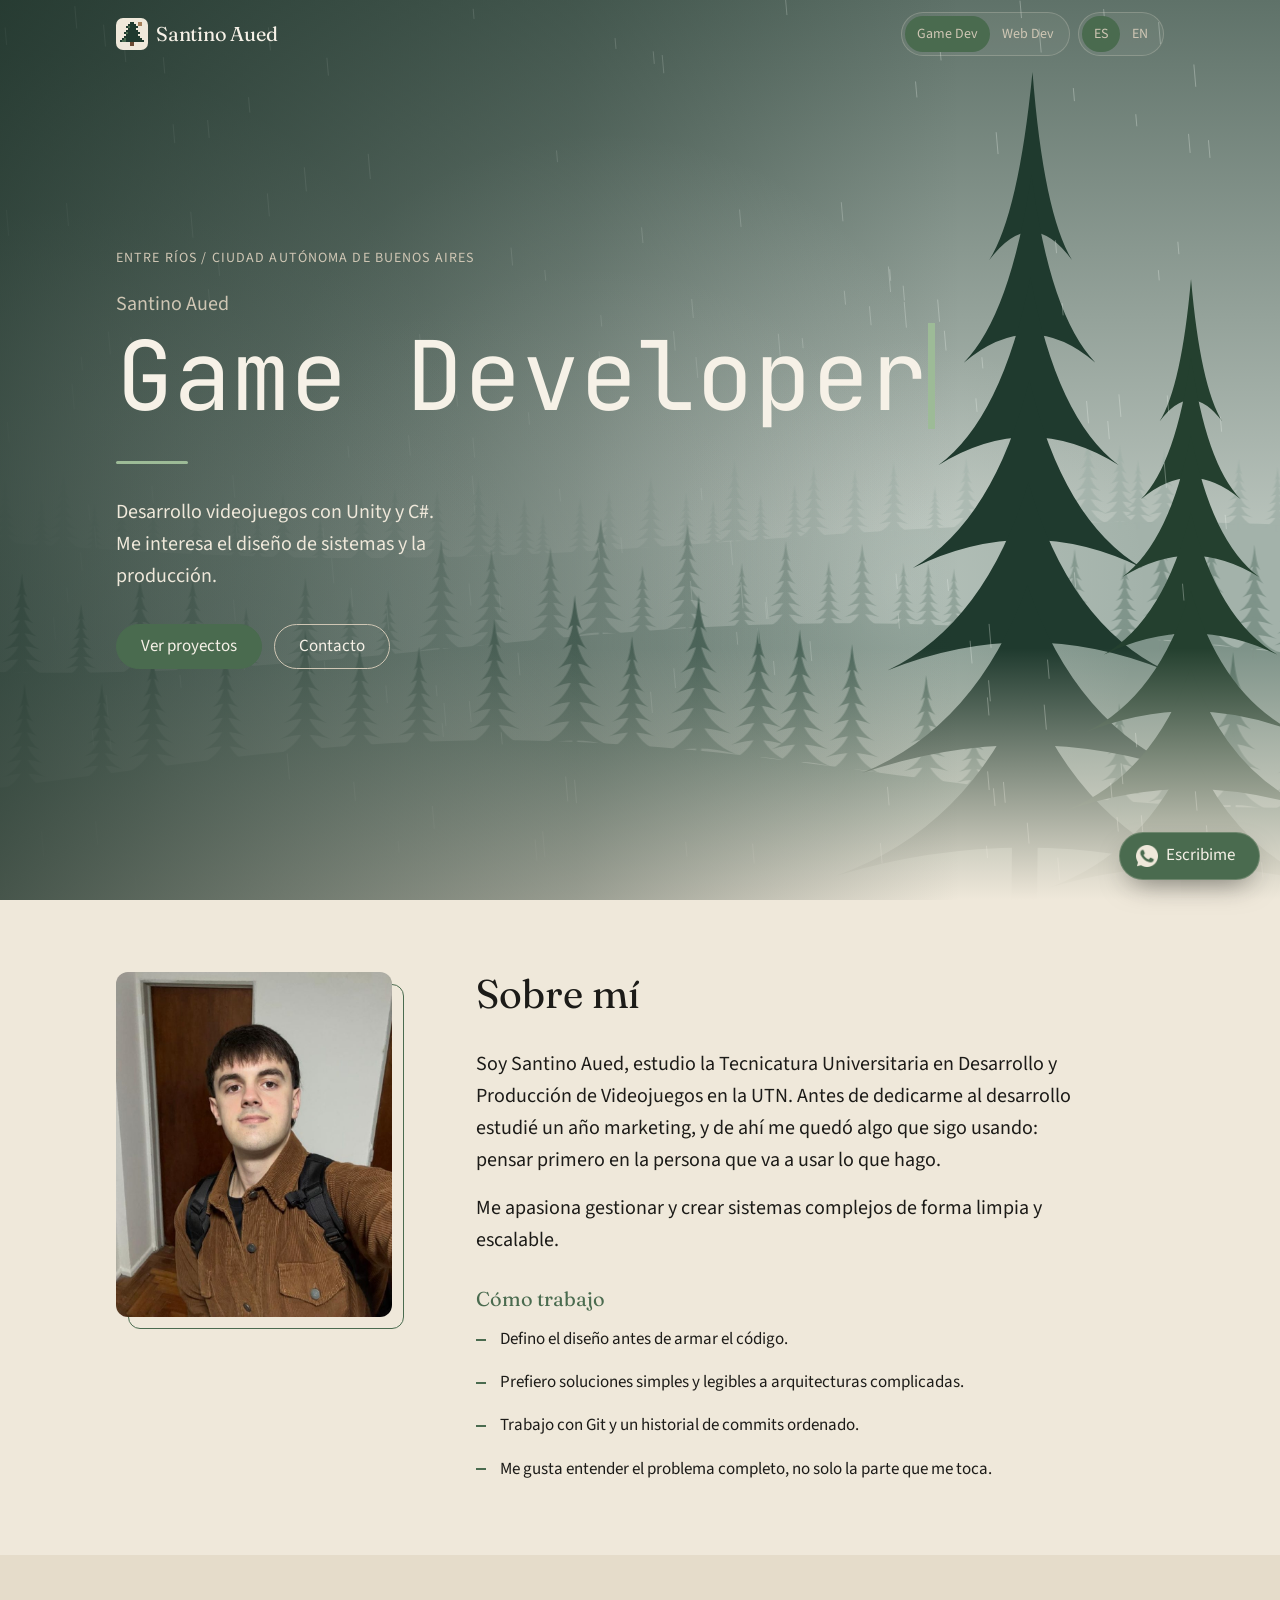
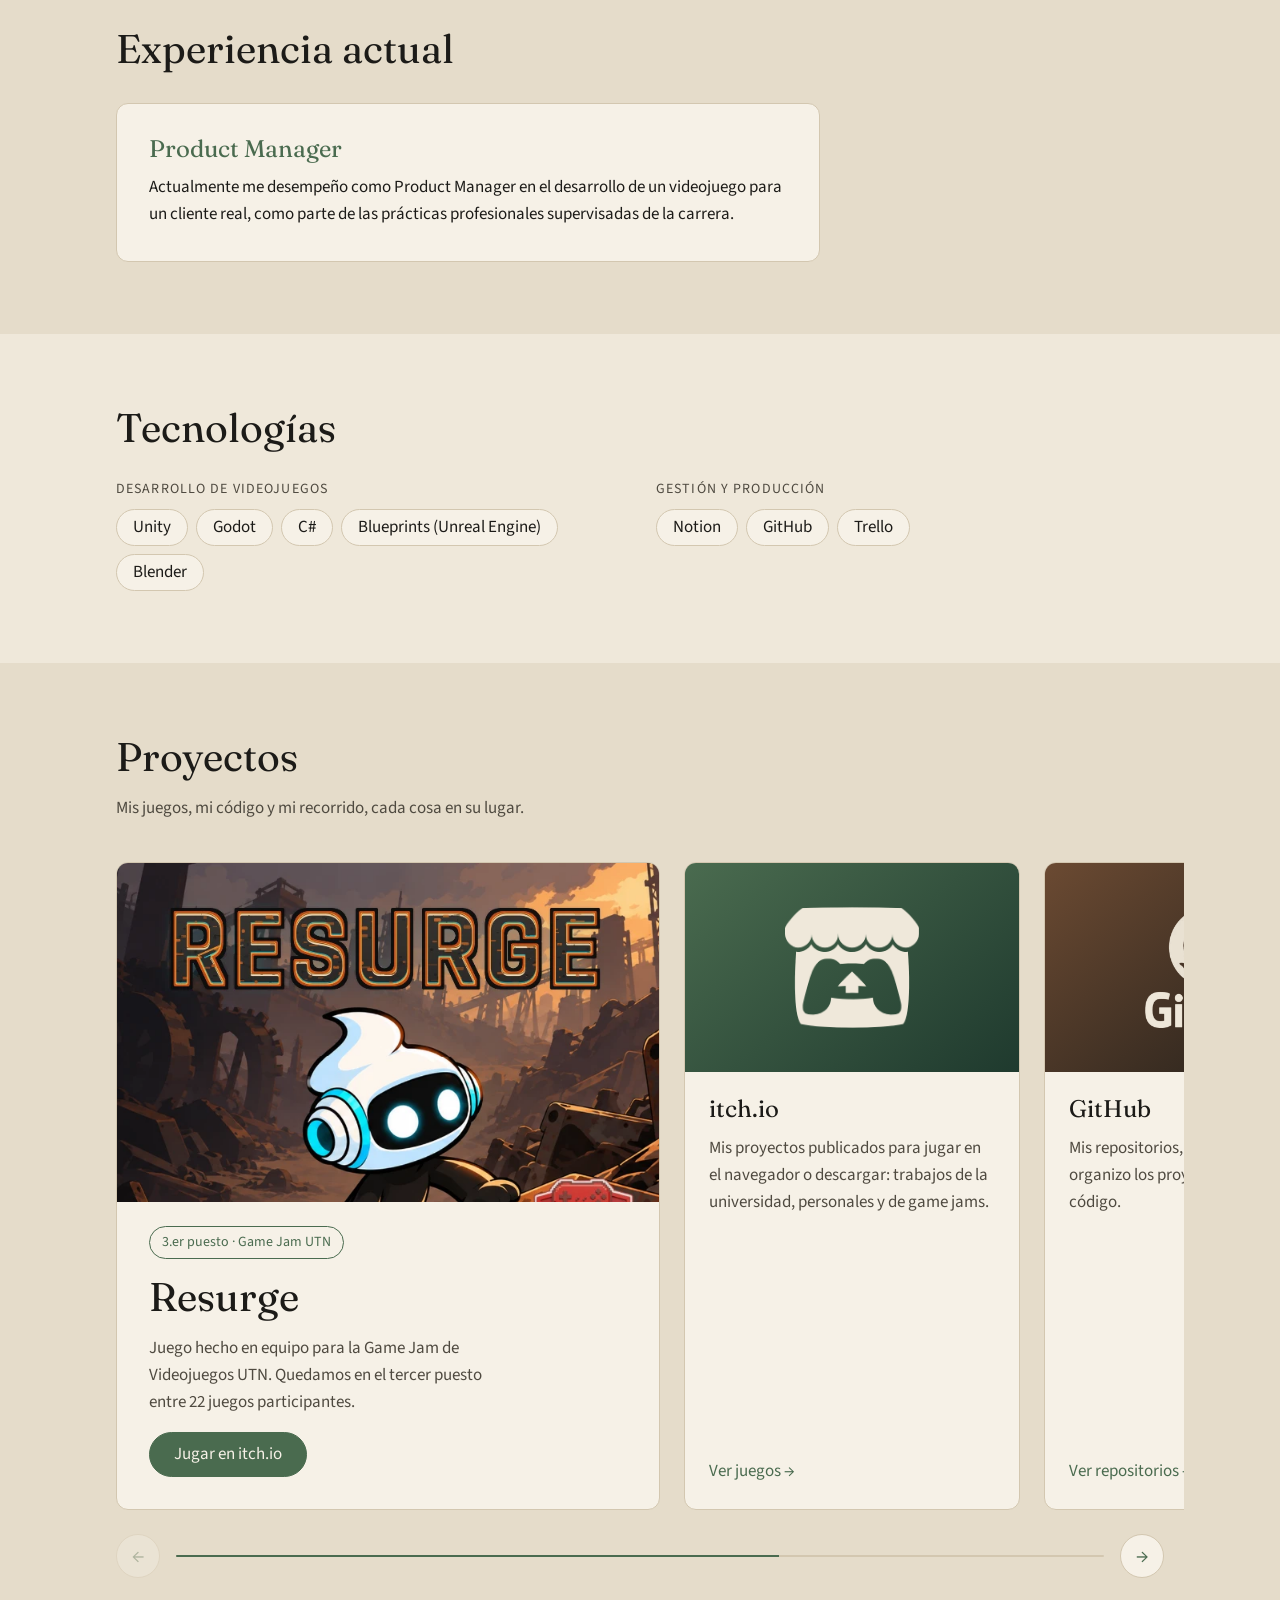
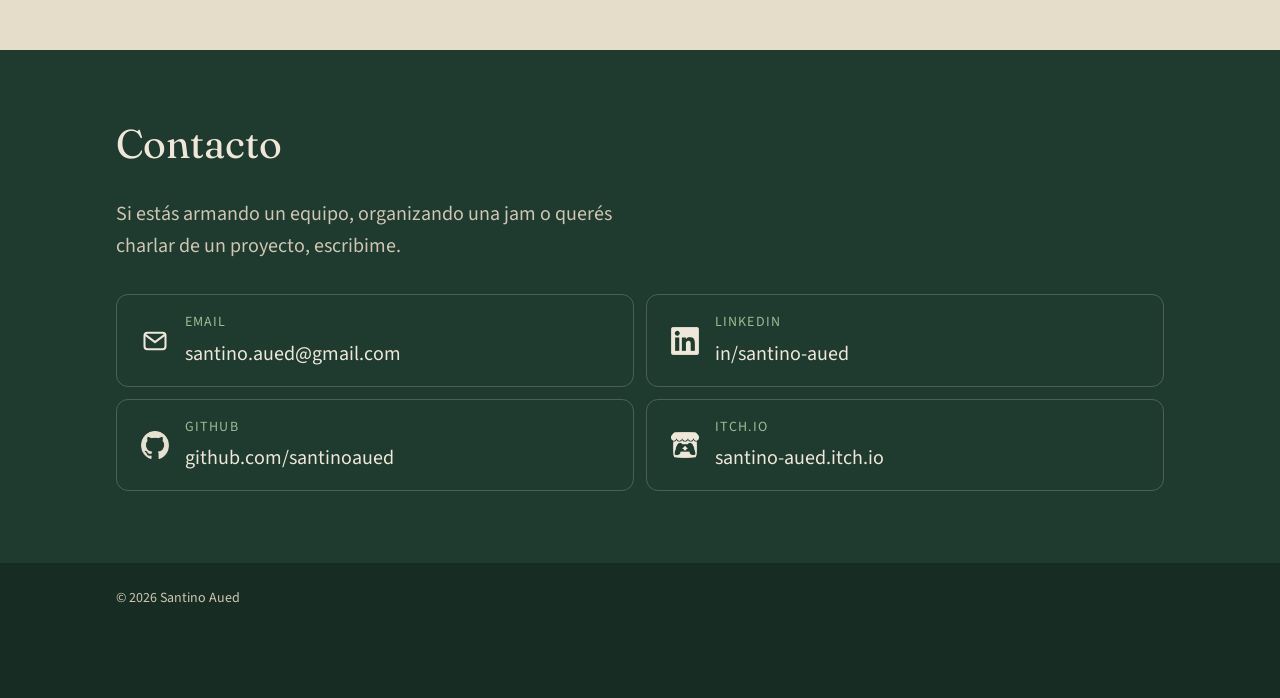
==== index.html @ 59e7ecc4 "fix: Firefox hero role clipping and stale asset cache Type the role letter by letter in JS instead o" ====
<!doctype html>
<html lang="es" data-mode="game">
<head>
  <meta charset="utf-8">
  <meta name="viewport" content="width=device-width, initial-scale=1">
  <!-- Title and description are the defaults for crawlers and link previews;
       js/main.js replaces them with the text for the current mode and language. -->
  <title>Santino Aued · Game Developer &amp; Web Developer</title>
  <meta name="description" content="Santino Aued, Game Developer y Web Developer en Argentina. Desarrollo videojuegos con Unity y C#, y sitios web para comercios y emprendimientos.">
  <meta name="author" content="Santino Aued">
  <meta name="robots" content="index, follow">
  <meta name="theme-color" content="#1F3A2E">

  <link rel="canonical" href="https://santinoaued.github.io/">

  <!-- Link previews (WhatsApp, LinkedIn, X...) -->
  <meta property="og:type" content="website">
  <meta property="og:url" content="https://santinoaued.github.io/">
  <meta property="og:image" content="https://santinoaued.github.io/assets/img/og-image.jpg">
  <meta property="og:image:width" content="1200">
  <meta property="og:image:height" content="630">
  <meta property="og:image:alt" content="Santino Aued, Game Developer y Web Developer">
  <meta name="twitter:image" content="https://santinoaued.github.io/assets/img/og-image.jpg">
  <meta property="og:site_name" content="Santino Aued">
  <meta property="og:title" content="Santino Aued · Game Developer &amp; Web Developer">
  <meta property="og:description" content="Desarrollo videojuegos con Unity y C#, y sitios web para comercios y emprendimientos.">
  <meta property="og:locale" content="es_AR">
  <meta property="og:locale:alternate" content="en_US">
  <meta name="twitter:card" content="summary_large_image">

  <link rel="icon" href="assets/img/favicon.svg" type="image/svg+xml">
  <link rel="apple-touch-icon" href="assets/img/apple-touch-icon.png">

  <script type="application/ld+json">
    {
      "@context": "https://schema.org",
      "@type": "ProfilePage",
      "url": "https://santinoaued.github.io/",
      "name": "Santino Aued · Game Developer & Web Developer",
      "mainEntity": {
        "@type": "Person",
        "@id": "https://santinoaued.github.io/#person",
        "name": "Santino Aued",
        "url": "https://santinoaued.github.io/",
        "image": {
          "@type": "ImageObject",
          "url": "https://santinoaued.github.io/assets/img/santino-aued.jpg",
          "width": 800,
          "height": 1000,
          "caption": "Santino Aued"
        },
        "jobTitle": ["Game Developer", "Web Developer"],
        "email": "mailto:santino.aued@gmail.com",
        "address": { "@type": "PostalAddress", "addressRegion": "Entre Ríos", "addressCountry": "AR" },
        "affiliation": { "@type": "CollegeOrUniversity", "name": "Universidad Tecnológica Nacional" },
        "knowsAbout": ["Game development", "Unity", "C#", "Godot", "Web development", "HTML", "CSS", "JavaScript"],
        "sameAs": [
          "https://santino-aued.itch.io/",
          "https://github.com/santinoaued",
          "https://www.linkedin.com/in/santino-aued/",
          "https://www.instagram.com/santi.aued/"
        ]
      }
    }
  </script>

  <link rel="preconnect" href="https://fonts.googleapis.com">
  <link rel="preconnect" href="https://fonts.gstatic.com" crossorigin>
  <link rel="stylesheet" href="https://fonts.googleapis.com/css2?family=Fraunces:opsz,wght@9..144,300..600&family=Source+Sans+3:wght@400;600&family=JetBrains+Mono:wght@400&display=swap">
  <link rel="stylesheet" href="css/styles.css?v=20261018">

  <script src="js/content.js?v=20261018" defer></script>
  <script src="js/main.js?v=20261018" defer></script>
  <script src="js/scene.js?v=20261018" defer></script>
</head>
<body>
  <!-- Intro: the logo opens from its center to reveal the page. Pure CSS, removes itself. -->
  <div class="intro" aria-hidden="true">
    <img class="intro__logo" src="assets/img/favicon.svg" alt="" width="96" height="96">
  </div>
  <a class="skip-link" href="#main" data-text="ui.skipLink"></a>

  <header class="site-header">
    <div class="container site-header__inner">
      <a class="brand" href="#top">
        <img class="brand__logo" src="assets/img/logo-pine.svg" alt="" width="32" height="32">
        Santino Aued
      </a>

      <div class="site-header__controls">
        <div class="switch" role="group" data-aria-label="ui.modeSwitchLabel">
          <button type="button" class="switch__option" data-set-mode="game" aria-pressed="true" data-text="ui.modeGame"></button>
          <button type="button" class="switch__option" data-set-mode="web" aria-pressed="false" data-text="ui.modeWeb"></button>
        </div>
        <div class="switch" role="group" data-aria-label="ui.langSwitchLabel">
          <button type="button" class="switch__option" data-set-lang="es" lang="es" aria-pressed="true">ES</button>
          <button type="button" class="switch__option" data-set-lang="en" lang="en" aria-pressed="false">EN</button>
        </div>
      </div>
    </div>
  </header>

  <main id="main">
    <section class="hero" id="top" aria-labelledby="hero-title">
      <canvas class="hero__scene" id="hero-scene" aria-hidden="true"></canvas>

      <div class="container hero__inner">
        <p class="hero__location" data-text="common.location"></p>
        <h1 class="hero__title" id="hero-title">
          <span class="hero__name">Santino Aued</span>
          <span class="visually-hidden" data-text="mode.heroTitle"></span>
          <span class="hero__role" aria-hidden="true"></span>
        </h1>
        <span class="hero__rule" aria-hidden="true"></span>
        <p class="hero__lead" data-text="mode.heroLead"></p>
        <div class="hero__actions" id="hero-actions"></div>
      </div>
    </section>

    <section class="section" id="about" aria-labelledby="about-title">
      <div class="container about">
        <figure class="about__photo">
          <img src="assets/img/santino-aued.jpg" data-alt="common.photoAlt" alt="Santino Aued" width="800" height="1000" loading="lazy">
        </figure>
        <div class="about__intro">
          <h2 class="section__title" id="about-title" data-text="common.aboutTitle"></h2>
          <p class="about__text" data-text="common.about"></p>
          <p class="about__text" data-text="common.aboutPassion"></p>
        </div>
        <div class="about__aside">
          <h3 class="about__subtitle" data-text="common.howIWorkTitle"></h3>
          <ul class="principles" id="how-i-work"></ul>
        </div>
      </div>
    </section>

    <section class="section section--band" id="experience" aria-labelledby="experience-title">
      <div class="container">
        <h2 class="section__title" id="experience-title" data-text="common.experienceTitle"></h2>
        <article class="experience">
          <h3 class="experience__role" data-text="common.experienceRole"></h3>
          <p class="experience__text" data-text="common.experienceText"></p>
        </article>
      </div>
    </section>

    <section class="section" id="tech" aria-labelledby="tech-title">
      <div class="container">
        <h2 class="section__title" id="tech-title" data-text="common.techTitle"></h2>
        <div class="tech" id="tech-groups"></div>
      </div>
    </section>

    <section class="section section--band" id="projects" aria-labelledby="projects-title">
      <div class="container">
        <h2 class="section__title" id="projects-title" data-text="common.projectsTitle"></h2>
        <p class="section__lead" data-text="mode.projectsLead"></p>
        <div id="projects-content"></div>
      </div>
    </section>

    <section class="section section--dark" id="contact" aria-labelledby="contact-title">
      <div class="container">
        <h2 class="section__title" id="contact-title" data-text="common.contactTitle"></h2>
        <p class="contact__lead" data-text="mode.contactLead"></p>
        <ul class="contact-list" id="contact-list"></ul>
      </div>
    </section>
  </main>

  <footer class="site-footer">
    <div class="container site-footer__inner">
      <p>&copy; <span id="year"></span> Santino Aued</p>
    </div>
  </footer>

  <a class="whatsapp-button" id="whatsapp-button" href="https://wa.me/5493435142378" target="_blank" rel="noopener">
    <img class="whatsapp-button__icon" src="assets/img/icon-whatsapp.png" alt="" width="22" height="22">
    <span data-text="ui.whatsappButton"></span>
    <span class="visually-hidden" data-text="ui.whatsappNote"></span>
  </a>
</body>
</html>
---- css/styles.css ----
/* ---------- Tokens ---------- */

:root {
  /* Palette */
  --color-forest: #1F3A2E;
  --color-forest-deep: #172C23;
  --color-moss: #4A6B4F;
  --color-moss-light: #9DBB97;
  --color-earth: #6B4A32;
  --color-earth-deep: #523825;
  --color-wood: #A6805A;
  --color-linen: #EFE8DA;
  --color-linen-light: #F6F1E7;
  --color-linen-dark: #E5DCCA;
  --color-linen-muted: #CFC6B4;
  --color-linen-glass: rgba(239, 232, 218, 0.92);
  --color-line: #D3C7B0;
  --color-line-on-dark: rgba(239, 232, 218, 0.22);
  --color-hover-on-dark: rgba(239, 232, 218, 0.06);
  --color-charcoal: #1C1B18;
  --color-muted: #4F4A40;
  --shadow-card: 0 10px 24px -16px rgba(28, 27, 24, 0.5);
  --shadow-float: 0 12px 28px -10px rgba(28, 27, 24, 0.55);

  /* Mode accent: game by default, overridden for web below */
  --accent: var(--color-moss);
  --accent-strong: var(--color-forest);
  --accent-on-dark: var(--color-moss-light);

  /* Typography */
  --font-display: "Fraunces", Georgia, serif;
  --font-body: "Source Sans 3", "Segoe UI", system-ui, sans-serif;
  --font-code: "JetBrains Mono", Consolas, monospace;
  --text-sm: 0.875rem;
  --text-base: 1.0625rem;
  --text-lg: 1.25rem;
  --text-card-title: 1.5rem;
  --text-xl: clamp(1.75rem, 1.4rem + 1.6vw, 2.5rem);
  --text-display: clamp(2.75rem, 1.6rem + 6vw, 6rem);
  --tracking-label: 0.08em;

  /* Spacing */
  --space-1: 0.25rem;
  --space-2: 0.5rem;
  --space-3: 0.75rem;
  --space-4: 1rem;
  --space-5: 1.5rem;
  --space-6: 2rem;
  --space-7: 3rem;
  --space-8: 4.5rem;
  --space-9: 7rem;

  /* Layout */
  --container: 68rem;
  --gutter: 1.25rem;
  --radius-sm: 6px;
  --radius-md: 12px;
  --radius-pill: 999px;
  --scroll-offset: 7rem;

  /* Motion */
  --duration: 180ms;
  --ease: cubic-bezier(0.2, 0.6, 0.2, 1);
  --ease-pop: cubic-bezier(0.34, 1.56, 0.64, 1);
}

:root[data-mode="web"] {
  --accent: var(--color-earth);
  --accent-strong: var(--color-earth-deep);
  --accent-on-dark: var(--color-wood);
}

/* ---------- Base ---------- */

*,
*::before,
*::after {
  box-sizing: border-box;
}

html {
  scroll-behavior: smooth;
  -webkit-text-size-adjust: 100%;
}

body {
  margin: 0;
  background: var(--color-linen);
  color: var(--color-charcoal);
  font-family: var(--font-body);
  font-size: var(--text-base);
  line-height: 1.6;
}

h1,
h2,
h3,
h4 {
  margin: 0;
  font-family: var(--font-display);
  font-weight: 400;
  line-height: 1.1;
}

p {
  margin: 0;
}

a {
  color: inherit;
}

img {
  display: block;
  max-width: 100%;
}

:focus-visible {
  outline: 3px solid var(--accent);
  outline-offset: 3px;
  border-radius: var(--radius-sm);
}

[hidden] {
  display: none !important;
}

.container {
  width: 100%;
  max-width: var(--container);
  margin-inline: auto;
  padding-inline: var(--gutter);
}

.visually-hidden {
  position: absolute;
  width: 1px;
  height: 1px;
  padding: 0;
  margin: -1px;
  overflow: hidden;
  clip: rect(0, 0, 0, 0);
  white-space: nowrap;
  border: 0;
}

.skip-link {
  position: absolute;
  top: -100px;
  left: var(--gutter);
  z-index: 20;
  padding: var(--space-2) var(--space-4);
  background: var(--color-forest);
  color: var(--color-linen);
  border-radius: var(--radius-sm);
}

.skip-link:focus {
  top: var(--space-2);
}

main {
  transition: opacity 260ms var(--ease), filter 260ms var(--ease);
}

/* Mode/language switch: the content fogs out and back in */
main.is-switching {
  opacity: 0;
  filter: blur(10px);
}

/* ---------- Header ---------- */

.site-header {
  position: fixed;
  inset-inline: 0;
  top: 0;
  z-index: 10;
  background: var(--color-linen-glass);
  backdrop-filter: blur(6px);
  border-bottom: 1px solid var(--color-line);
  transition: background-color 300ms var(--ease), border-color 300ms var(--ease), color 300ms var(--ease);
}

/* Transparent while it sits over the forest scene */
.site-header.is-over-hero {
  color: var(--color-linen-light);
  background: transparent;
  backdrop-filter: none;
  border-bottom-color: transparent;
}

.site-header.is-over-hero .switch {
  background: var(--color-hover-on-dark);
  border-color: var(--color-line-on-dark);
}

.site-header.is-over-hero .switch__option {
  color: var(--color-linen-muted);
}

.site-header__inner {
  display: flex;
  flex-wrap: wrap;
  align-items: center;
  justify-content: space-between;
  gap: var(--space-3) var(--space-4);
  padding-block: var(--space-3);
}

.brand {
  display: inline-flex;
  align-items: center;
  gap: var(--space-2);
  font-family: var(--font-display);
  font-size: var(--text-lg);
  text-decoration: none;
  letter-spacing: -0.01em;
}

/* 32px keeps each pixel of the 16x16 pine on whole screen pixels */
.brand__logo {
  width: 2rem;
  height: 2rem;
}

.site-header__controls {
  display: flex;
  flex-wrap: wrap;
  gap: var(--space-2);
}

.switch {
  display: inline-flex;
  padding: 3px;
  background: var(--color-linen-light);
  border: 1px solid var(--color-line);
  border-radius: var(--radius-pill);
}

.switch__option {
  min-height: 2.25rem;
  padding: var(--space-2) var(--space-3);
  font: inherit;
  font-size: var(--text-sm);
  line-height: 1;
  color: var(--color-muted);
  background: transparent;
  border: 0;
  border-radius: var(--radius-pill);
  cursor: pointer;
  transition: background-color var(--duration) var(--ease), color var(--duration) var(--ease);
}

.switch__option:hover {
  color: var(--color-charcoal);
}

.switch__option[aria-pressed="true"] {
  background: var(--accent);
  color: var(--color-linen-light);
}

/* ---------- Buttons ---------- */

.button {
  display: inline-flex;
  align-items: center;
  min-height: 2.75rem;
  padding: var(--space-2) var(--space-5);
  font-size: var(--text-base);
  text-decoration: none;
  border: 1px solid var(--accent);
  border-radius: var(--radius-pill);
  transition: background-color var(--duration) var(--ease), border-color var(--duration) var(--ease), color var(--duration) var(--ease);
}

.button--primary {
  background: var(--accent);
  color: var(--color-linen-light);
}

.button--primary:hover {
  background: var(--accent-strong);
  border-color: var(--accent-strong);
}

.button--ghost {
  color: var(--accent);
  background: transparent;
}

.button--ghost:hover {
  background: var(--color-linen-dark);
}

/* ---------- Hero ---------- */

.hero {
  position: relative;
  display: flex;
  align-items: center;
  min-height: 100svh;
  overflow: hidden;
  /* Room for the fixed header */
  padding-block: 8rem var(--space-9);
  color: var(--color-linen-light);
  background: var(--color-forest);
}

.hero__scene {
  position: absolute;
  inset: 0;
  width: 100%;
  height: 100%;
}

/* Darkens the left side for text contrast and fades the bottom into the page */
.hero::after {
  content: "";
  position: absolute;
  inset: 0;
  background:
    linear-gradient(90deg, rgba(23, 44, 35, 0.78) 0%, rgba(23, 44, 35, 0.4) 45%, transparent 75%),
    linear-gradient(180deg, transparent 72%, var(--color-linen) 100%);
  pointer-events: none;
}

.hero__inner {
  position: relative;
  z-index: 1;
}

.hero__location {
  margin-bottom: var(--space-5);
  font-size: var(--text-sm);
  letter-spacing: var(--tracking-label);
  text-transform: uppercase;
  color: var(--color-linen-muted);
}

.hero__title {
  display: flex;
  flex-direction: column;
  gap: var(--space-2);
}

.hero__name {
  font-family: var(--font-body);
  font-size: var(--text-lg);
  color: var(--color-linen-muted);
}

/* Letters are typed in by js/main.js; the box keeps its height while it is still empty */
.hero__role {
  align-self: flex-start;
  min-height: 1.1em;
  /* Shrinks on narrow screens so the longest role (14 chars) fits on one line */
  font-size: min(var(--text-display), calc((100vw - 2 * var(--gutter)) / 8.6));
  font-family: var(--font-code);
  font-weight: 400;
  white-space: nowrap;
  border-right: 0.08em solid var(--accent-on-dark);
  animation: caret 0.8s step-end infinite;
}

@keyframes caret {
  50% { border-color: transparent; }
}

.hero__rule {
  display: block;
  width: 4.5rem;
  height: 3px;
  margin-block: var(--space-6);
  background: var(--accent-on-dark);
  border-radius: var(--radius-pill);
  transition: background-color var(--duration) var(--ease);
}

.hero__lead {
  max-width: 34ch;
  font-size: var(--text-lg);
  color: var(--color-linen);
}

.hero__actions {
  display: flex;
  flex-wrap: wrap;
  gap: var(--space-3);
  margin-top: var(--space-6);
}

.hero .button--ghost {
  color: var(--color-linen-light);
  border-color: var(--color-linen-muted);
}

.hero .button--ghost:hover {
  background: var(--color-hover-on-dark);
}

/* ---------- Sections ---------- */

.section {
  padding-block: var(--space-8);
  scroll-margin-top: var(--scroll-offset);
}

.section--band {
  background: var(--color-linen-dark);
}

.section--dark {
  background: var(--color-forest);
  color: var(--color-linen);
}

.section__title {
  margin-bottom: var(--space-6);
  font-size: var(--text-xl);
}

.section__lead {
  max-width: 55ch;
  margin-top: calc(-1 * var(--space-4));
  margin-bottom: var(--space-6);
  color: var(--color-muted);
}

/* ---------- About ---------- */

.about {
  display: grid;
  gap: var(--space-7);
}

.about__photo {
  position: relative;
  max-width: 16rem;
  margin: 0 var(--space-3) 0 0;
}

/* Offset frame behind the photo, in the mode accent */
.about__photo::before {
  content: "";
  position: absolute;
  inset: var(--space-3) calc(-1 * var(--space-3)) calc(-1 * var(--space-3)) var(--space-3);
  border: 1.5px solid var(--accent);
  border-radius: var(--radius-md);
  transition: border-color var(--duration) var(--ease);
}

.about__photo img {
  position: relative;
  width: 100%;
  height: auto;
  aspect-ratio: 4 / 5;
  object-fit: cover;
  border-radius: var(--radius-md);
}

.about__text + .about__text {
  margin-top: var(--space-4);
}

.about__text {
  max-width: 60ch;
  font-size: var(--text-lg);
}

.about__subtitle {
  margin-bottom: var(--space-4);
  font-size: var(--text-lg);
  color: var(--accent);
}

.principles {
  display: grid;
  gap: var(--space-4);
  margin: 0;
  padding: 0;
  list-style: none;
}

.principles li {
  position: relative;
  padding-left: var(--space-5);
}

.principles li::before {
  content: "";
  position: absolute;
  top: 0.75em;
  left: 0;
  width: 0.625rem;
  height: 2px;
  background: var(--accent);
}

@media (min-width: 56rem) {
  .about {
    grid-template-columns: 18rem 1fr;
    grid-template-areas:
      "photo intro"
      "photo aside";
    column-gap: var(--space-8);
    row-gap: var(--space-6);
    align-items: start;
  }

  .about__photo {
    grid-area: photo;
    max-width: none;
  }

  .about__intro {
    grid-area: intro;
  }

  .about__aside {
    grid-area: aside;
  }
}

/* ---------- Experience ---------- */

.experience {
  max-width: 44rem;
  padding: var(--space-6);
  background: var(--color-linen-light);
  border: 1px solid var(--color-line);
  border-radius: var(--radius-md);
}

.experience__role {
  margin-bottom: var(--space-3);
  font-size: var(--text-card-title);
  color: var(--accent);
}

/* ---------- Technologies ---------- */

.tech {
  display: grid;
  gap: var(--space-6);
}

.tech__group-title {
  margin-bottom: var(--space-3);
  font-family: var(--font-body);
  font-size: var(--text-sm);
  letter-spacing: var(--tracking-label);
  text-transform: uppercase;
  color: var(--color-muted);
}

.tags {
  display: flex;
  flex-wrap: wrap;
  gap: var(--space-2);
  margin: 0;
  padding: 0;
  list-style: none;
}

.tag {
  padding: var(--space-1) var(--space-4);
  background: var(--color-linen-light);
  border: 1px solid var(--color-line);
  border-radius: var(--radius-pill);
}

@media (min-width: 48rem) {
  .tech {
    grid-template-columns: repeat(2, 1fr);
  }
}

/* ---------- Projects slider ---------- */

/* Native horizontal scroll with snap: touch and trackpads work for free,
   main.js adds mouse drag and the arrow buttons */
.slider__track {
  display: flex;
  gap: var(--space-5);
  margin: 0 calc(-1 * var(--gutter));
  padding: var(--space-2) var(--gutter) var(--space-5);
  overflow-x: auto;
  scroll-snap-type: x mandatory;
  scroll-padding-inline: var(--gutter);
  overscroll-behavior-x: contain;
  list-style: none;
  scrollbar-width: none;
  cursor: grab;
}

.slider__track::-webkit-scrollbar {
  display: none;
}

.slider__track.is-dragging {
  scroll-snap-type: none;
  cursor: grabbing;
  user-select: none;
}

.slider__track img {
  -webkit-user-drag: none;
}

.slide {
  flex: 0 0 clamp(16rem, 78vw, 21rem);
  scroll-snap-align: start;
}

.slide--featured {
  flex-basis: clamp(16rem, 86vw, 34rem);
}

.slider__controls {
  display: flex;
  align-items: center;
  gap: var(--space-4);
}

.slider__button {
  display: grid;
  place-items: center;
  width: 2.75rem;
  height: 2.75rem;
  font: inherit;
  font-size: var(--text-lg);
  color: var(--accent);
  background: var(--color-linen-light);
  border: 1px solid var(--color-line);
  border-radius: 50%;
  cursor: pointer;
  transition: background-color var(--duration) var(--ease), color var(--duration) var(--ease), opacity var(--duration) var(--ease);
}

.slider__button:hover:not(:disabled) {
  color: var(--color-linen-light);
  background: var(--accent);
}

.slider__button:disabled {
  opacity: 0.35;
  cursor: default;
}

.slider__progress {
  flex: 1;
  height: 2px;
  overflow: hidden;
  background: var(--color-line);
  border-radius: var(--radius-pill);
}

.slider__progress span {
  display: block;
  width: var(--progress, 0%);
  height: 100%;
  background: var(--accent);
  transition: width 200ms var(--ease);
}

/* ---------- Featured project ---------- */

.featured-card {
  display: flex;
  flex-direction: column;
  height: 100%;
  overflow: hidden;
  background: var(--color-linen-light);
  border: 1px solid var(--color-line);
  border-radius: var(--radius-md);
}

.featured-card__media {
  aspect-ratio: 16 / 10;
  overflow: hidden;
}

.featured-card__media img {
  width: 100%;
  height: 100%;
  object-fit: cover;
  object-position: top;
  transition: transform 600ms var(--ease);
}

.featured-card:hover .featured-card__media img {
  transform: scale(1.04);
}

.featured-card__body {
  display: flex;
  flex-direction: column;
  align-items: flex-start;
  flex: 1;
  gap: var(--space-4);
  padding: var(--space-5) var(--space-6) var(--space-6);
}

.featured-card__badge {
  padding: var(--space-1) var(--space-3);
  font-size: var(--text-sm);
  color: var(--accent);
  border: 1px solid var(--accent);
  border-radius: var(--radius-pill);
}

.featured-card__title {
  font-size: var(--text-xl);
}

.featured-card__text {
  max-width: 44ch;
  color: var(--color-muted);
}

/* ---------- Project cards ---------- */

.card {
  display: flex;
  flex-direction: column;
  height: 100%;
  overflow: hidden;
  text-decoration: none;
  background: var(--color-linen-light);
  border: 1px solid var(--color-line);
  border-radius: var(--radius-md);
  transition: transform var(--duration) var(--ease), border-color var(--duration) var(--ease), box-shadow var(--duration) var(--ease);
}

.card:hover {
  transform: translateY(-2px);
  border-color: var(--accent);
  box-shadow: var(--shadow-card);
}

.card__media {
  display: grid;
  place-items: center;
  aspect-ratio: 16 / 10;
  background: linear-gradient(140deg, var(--color-moss), var(--color-forest));
}

.card[data-platform="github"] .card__media {
  background: linear-gradient(140deg, var(--color-earth), var(--color-charcoal));
}

.card[data-platform="linkedin"] .card__media {
  background: linear-gradient(140deg, var(--color-earth), var(--color-forest));
}

.card__logo {
  width: 58%;
  height: 58%;
  object-fit: contain;
  transition: transform var(--duration) var(--ease);
}

.card:hover .card__logo {
  transform: scale(1.03);
}

.card__name {
  font-family: var(--font-display);
  font-size: var(--text-xl);
  font-style: italic;
  color: var(--color-linen);
}

.card__body {
  display: flex;
  flex: 1;
  flex-direction: column;
  gap: var(--space-3);
  padding: var(--space-5);
}

.card__title {
  font-size: var(--text-card-title);
}

.card__text {
  color: var(--color-muted);
}

.card__cta {
  margin-top: auto;
  padding-top: var(--space-2);
  color: var(--accent);
}

.card__arrow {
  display: inline-block;
  transition: transform var(--duration) var(--ease);
}

.card:hover .card__arrow {
  transform: translateX(3px);
}

/* ---------- Empty projects (web mode) ---------- */

.empty-state {
  display: grid;
  justify-items: start;
  gap: var(--space-5);
  max-width: 44rem;
  padding: var(--space-7) var(--space-6);
  background: var(--color-linen-light);
  border: 1.5px dashed var(--color-wood);
  border-radius: var(--radius-md);
}

.empty-state__text {
  font-family: var(--font-display);
  font-size: var(--text-lg);
  line-height: 1.45;
}

/* ---------- Contact ---------- */

.section--dark :focus-visible {
  outline-color: var(--color-linen);
}

.contact__lead {
  max-width: 50ch;
  margin-bottom: var(--space-6);
  font-size: var(--text-lg);
  color: var(--color-linen-muted);
}

.contact-list {
  display: grid;
  gap: var(--space-3);
  margin: 0;
  padding: 0;
  list-style: none;
}

.contact-link {
  display: flex;
  align-items: center;
  gap: var(--space-4);
  padding: var(--space-4) var(--space-5);
  text-decoration: none;
  border: 1px solid var(--color-line-on-dark);
  border-radius: var(--radius-md);
  transition: border-color var(--duration) var(--ease), background-color var(--duration) var(--ease);
}

.contact-link:hover {
  border-color: var(--accent-on-dark);
  background: var(--color-hover-on-dark);
}

.contact-link__icon {
  flex: none;
  width: 1.75rem;
  height: 1.75rem;
  object-fit: contain;
}

.contact-link__text {
  display: flex;
  flex-direction: column;
  gap: var(--space-1);
  min-width: 0;
}

.contact-link__label {
  font-size: var(--text-sm);
  letter-spacing: var(--tracking-label);
  text-transform: uppercase;
  color: var(--accent-on-dark);
}

.contact-link__value {
  font-size: var(--text-lg);
  overflow-wrap: anywhere;
}

@media (min-width: 48rem) {
  .contact-list {
    grid-template-columns: repeat(2, 1fr);
  }
}

/* ---------- Footer ---------- */

.site-footer {
  /* Extra bottom space so the floating WhatsApp button never covers the footer text */
  padding-block: var(--space-5) calc(var(--space-5) + 4rem);
  font-size: var(--text-sm);
  color: var(--color-linen-muted);
  background: var(--color-forest-deep);
}

.site-footer__inner {
  display: flex;
  flex-wrap: wrap;
  justify-content: space-between;
  gap: var(--space-2) var(--space-5);
}

/* ---------- Floating WhatsApp button ---------- */

.whatsapp-button {
  position: fixed;
  right: var(--gutter);
  bottom: calc(var(--gutter) + env(safe-area-inset-bottom, 0px));
  z-index: 15;
  display: inline-flex;
  align-items: center;
  gap: var(--space-2);
  min-height: 3rem;
  padding: var(--space-2) var(--space-5) var(--space-2) var(--space-4);
  color: var(--color-linen-light);
  text-decoration: none;
  background: var(--accent);
  border: 1px solid var(--color-line-on-dark);
  border-radius: var(--radius-pill);
  box-shadow: var(--shadow-float);
  transition: background-color var(--duration) var(--ease), transform var(--duration) var(--ease);
}

.whatsapp-button:hover {
  background: var(--accent-strong);
  transform: translateY(-2px);
}

.whatsapp-button__icon {
  width: 1.375rem;
  height: 1.375rem;
}

/* ---------- Intro ---------- */

/* Registered so the mask radius can animate; without support the overlay just disappears at the end */
@property --intro-hole {
  syntax: "<length-percentage>";
  inherits: false;
  initial-value: 0%;
}

.intro {
  position: fixed;
  inset: 0;
  z-index: 100;
  display: grid;
  place-items: center;
  background: var(--color-forest);
  pointer-events: none;
  -webkit-mask: radial-gradient(circle at center, transparent var(--intro-hole), #000 calc(var(--intro-hole) + 1px));
  mask: radial-gradient(circle at center, transparent var(--intro-hole), #000 calc(var(--intro-hole) + 1px));
  animation: intro-open 900ms var(--ease) 700ms forwards;
}

.intro__logo {
  width: 6rem;
  height: 6rem;
  animation: intro-logo 1600ms var(--ease) forwards;
}

@keyframes intro-open {
  to {
    --intro-hole: 75vmax;
    visibility: hidden;
  }
}

@keyframes intro-logo {
  0% { opacity: 0; transform: scale(0.6); }
  35%, 45% { opacity: 1; transform: scale(1); }
  100% { opacity: 0; transform: scale(3); }
}

/* ---------- Scroll reveal ---------- */

/* Added by js/main.js, so without JS everything stays visible */
.reveal {
  opacity: 0;
  transform: translateY(1.5rem) scale(0.96);
  transition: opacity 450ms var(--ease), transform 550ms var(--ease-pop);
  transition-delay: calc(var(--reveal-index, 0) * 70ms);
}

.reveal.is-visible {
  opacity: 1;
  transform: none;
}

/* ---------- Reduced motion ---------- */

@media (prefers-reduced-motion: reduce) {
  html {
    scroll-behavior: auto;
  }

  .intro {
    display: none;
  }

  .hero__role {
    animation: none;
  }

  *,
  *::before,
  *::after {
    transition-duration: 0.01ms !important;
    animation-duration: 0.01ms !important;
  }

  .card:hover,
  .card:hover .card__logo,
  .whatsapp-button:hover {
    transform: none;
  }
}
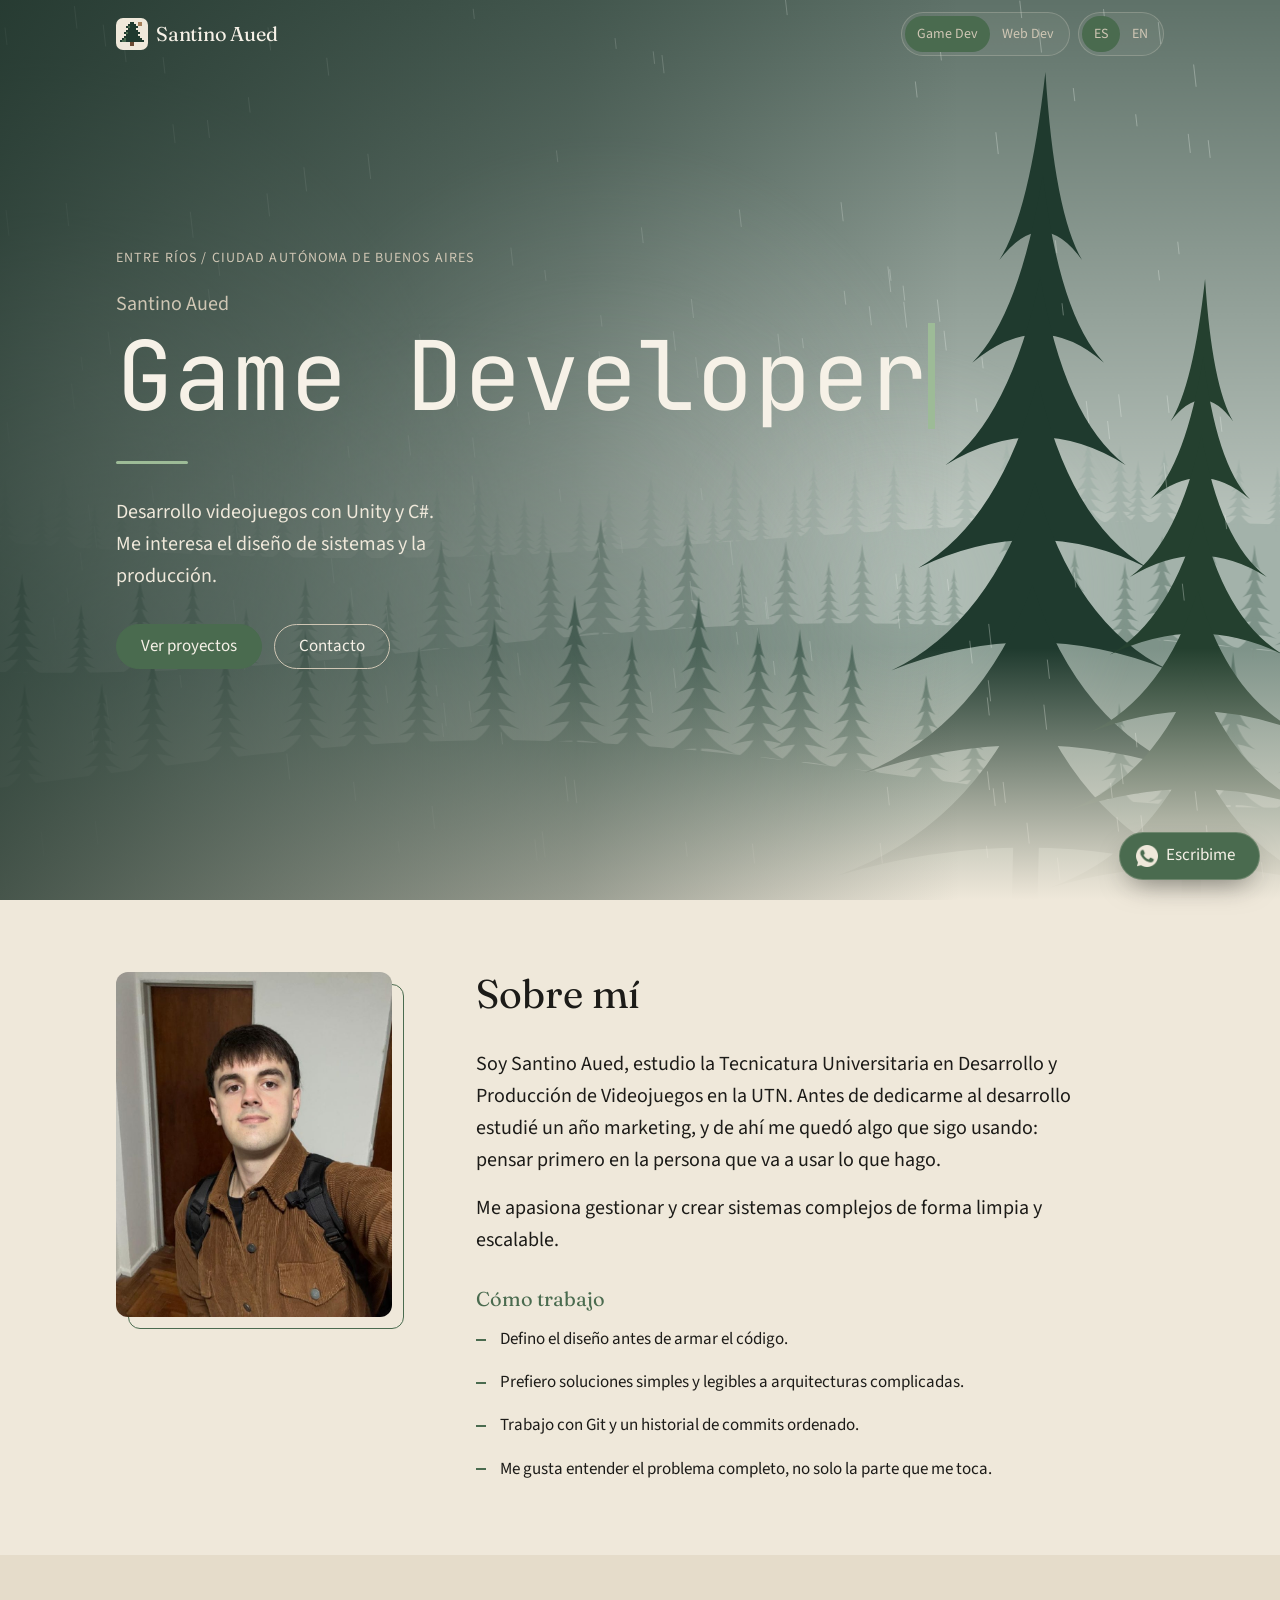
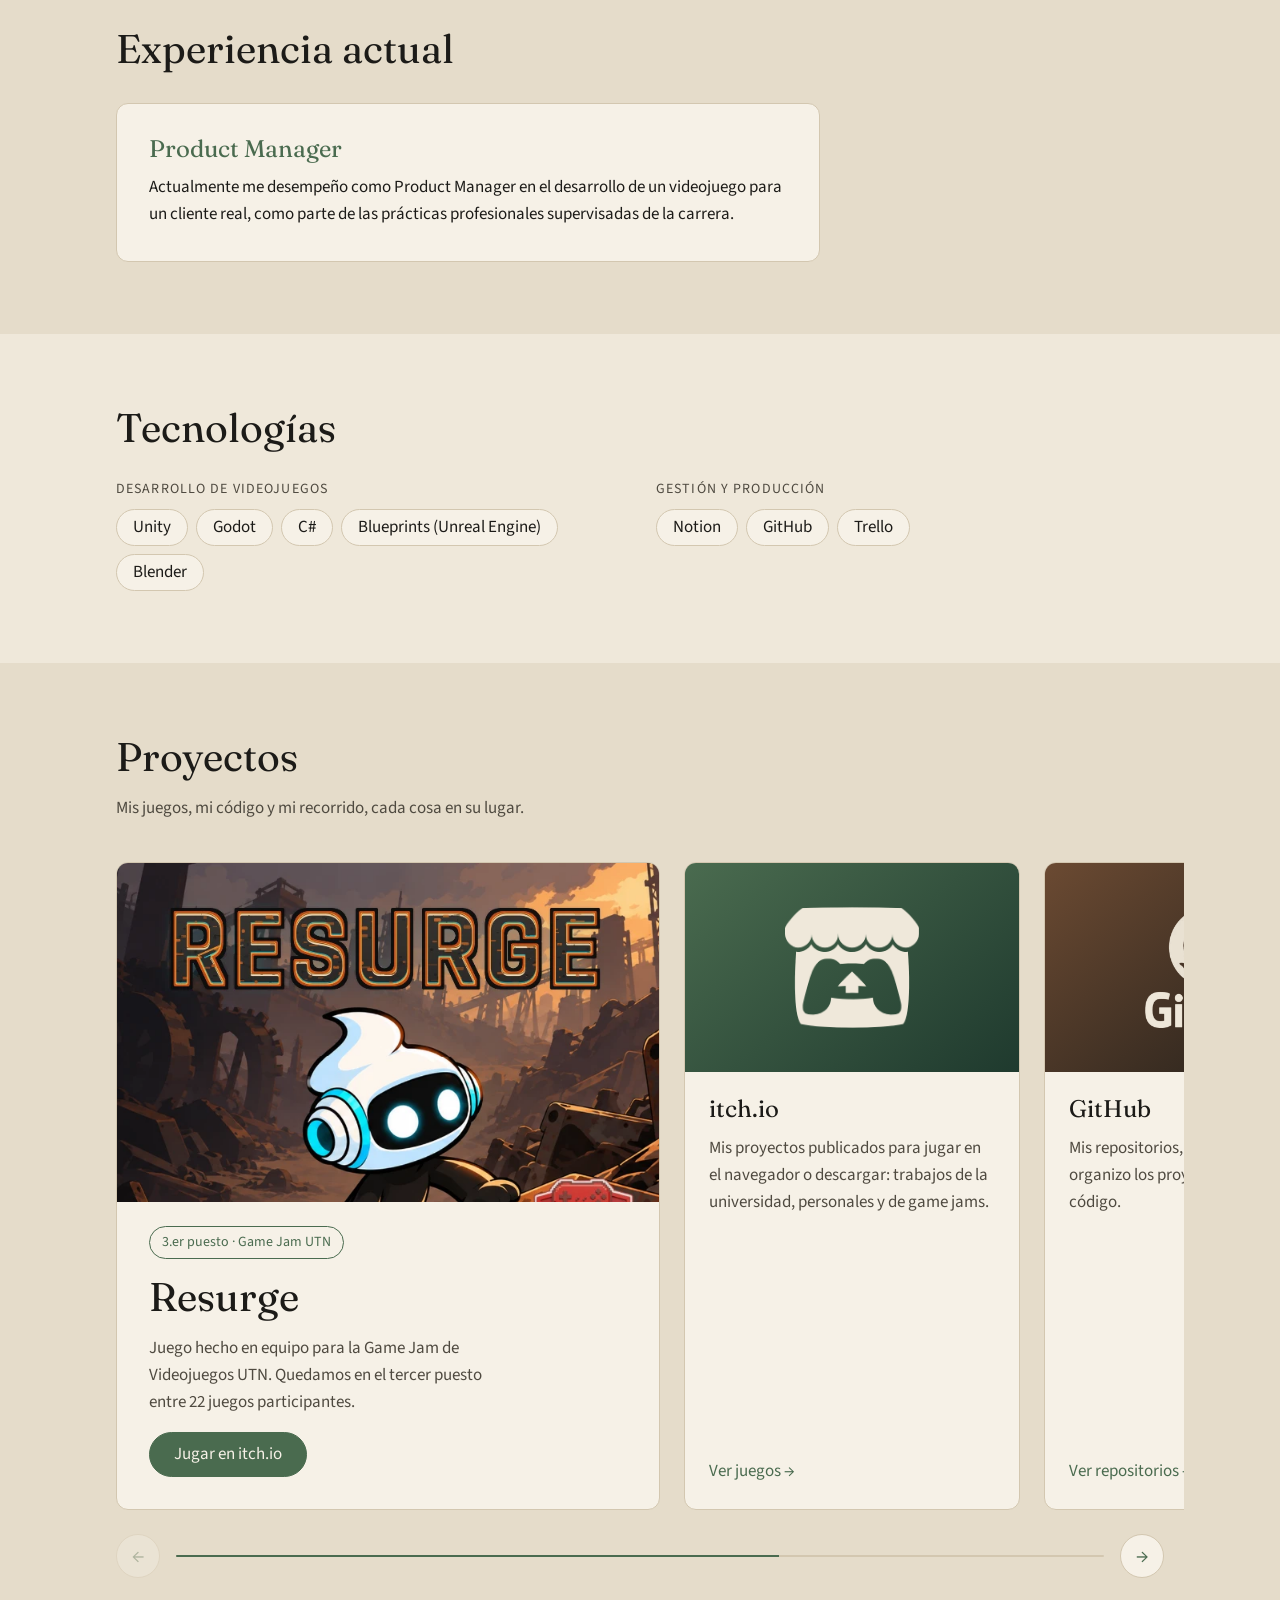
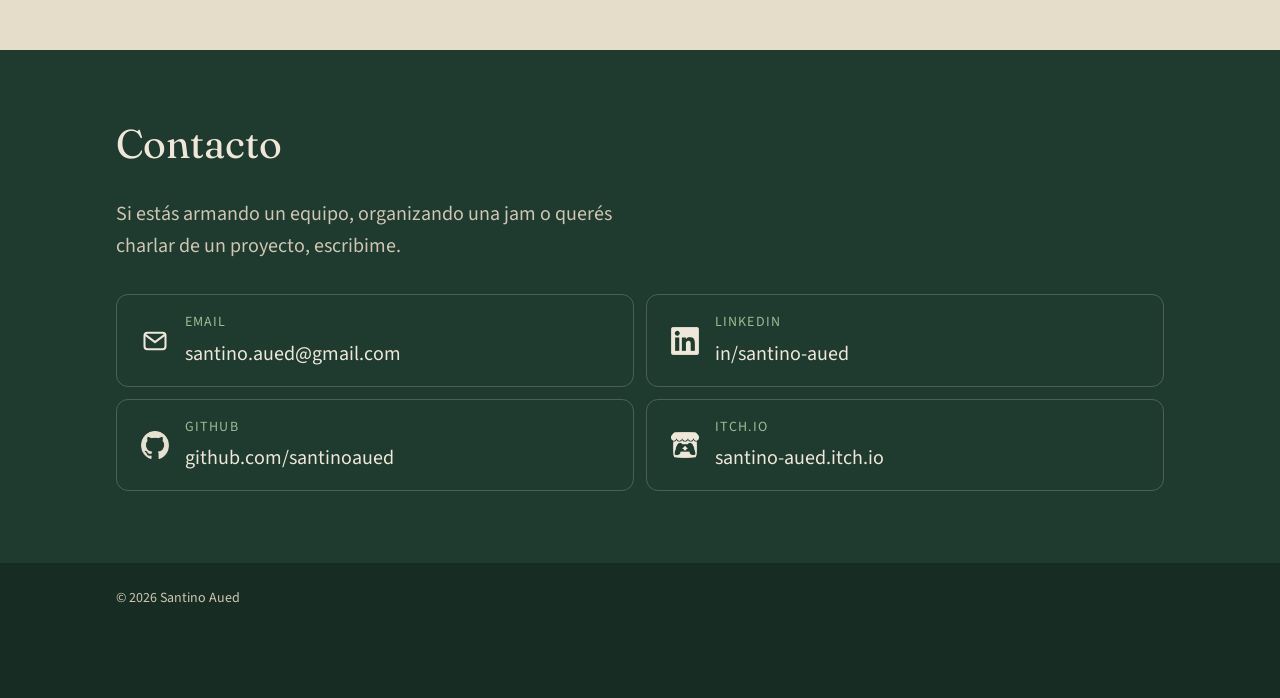
==== commit d40a024c: "perf: cheaper hero scene frames Stamp a pre-rendered fog sprite instead of ten full-screen radial gr" ====
--- a/index.html
+++ b/index.html
@@ -67,11 +67,11 @@
   <link rel="preconnect" href="https://fonts.googleapis.com">
   <link rel="preconnect" href="https://fonts.gstatic.com" crossorigin>
   <link rel="stylesheet" href="https://fonts.googleapis.com/css2?family=Fraunces:opsz,wght@9..144,300..600&family=Source+Sans+3:wght@400;600&family=JetBrains+Mono:wght@400&display=swap">
-  <link rel="stylesheet" href="css/styles.css?v=20261018">
+  <link rel="stylesheet" href="css/styles.css?v=2026101802">
 
-  <script src="js/content.js?v=20261018" defer></script>
-  <script src="js/main.js?v=20261018" defer></script>
-  <script src="js/scene.js?v=20261018" defer></script>
+  <script src="js/content.js?v=2026101802" defer></script>
+  <script src="js/main.js?v=2026101802" defer></script>
+  <script src="js/scene.js?v=2026101802" defer></script>
 </head>
 <body>
   <!-- Intro: the logo opens from its center to reveal the page. Pure CSS, removes itself. -->
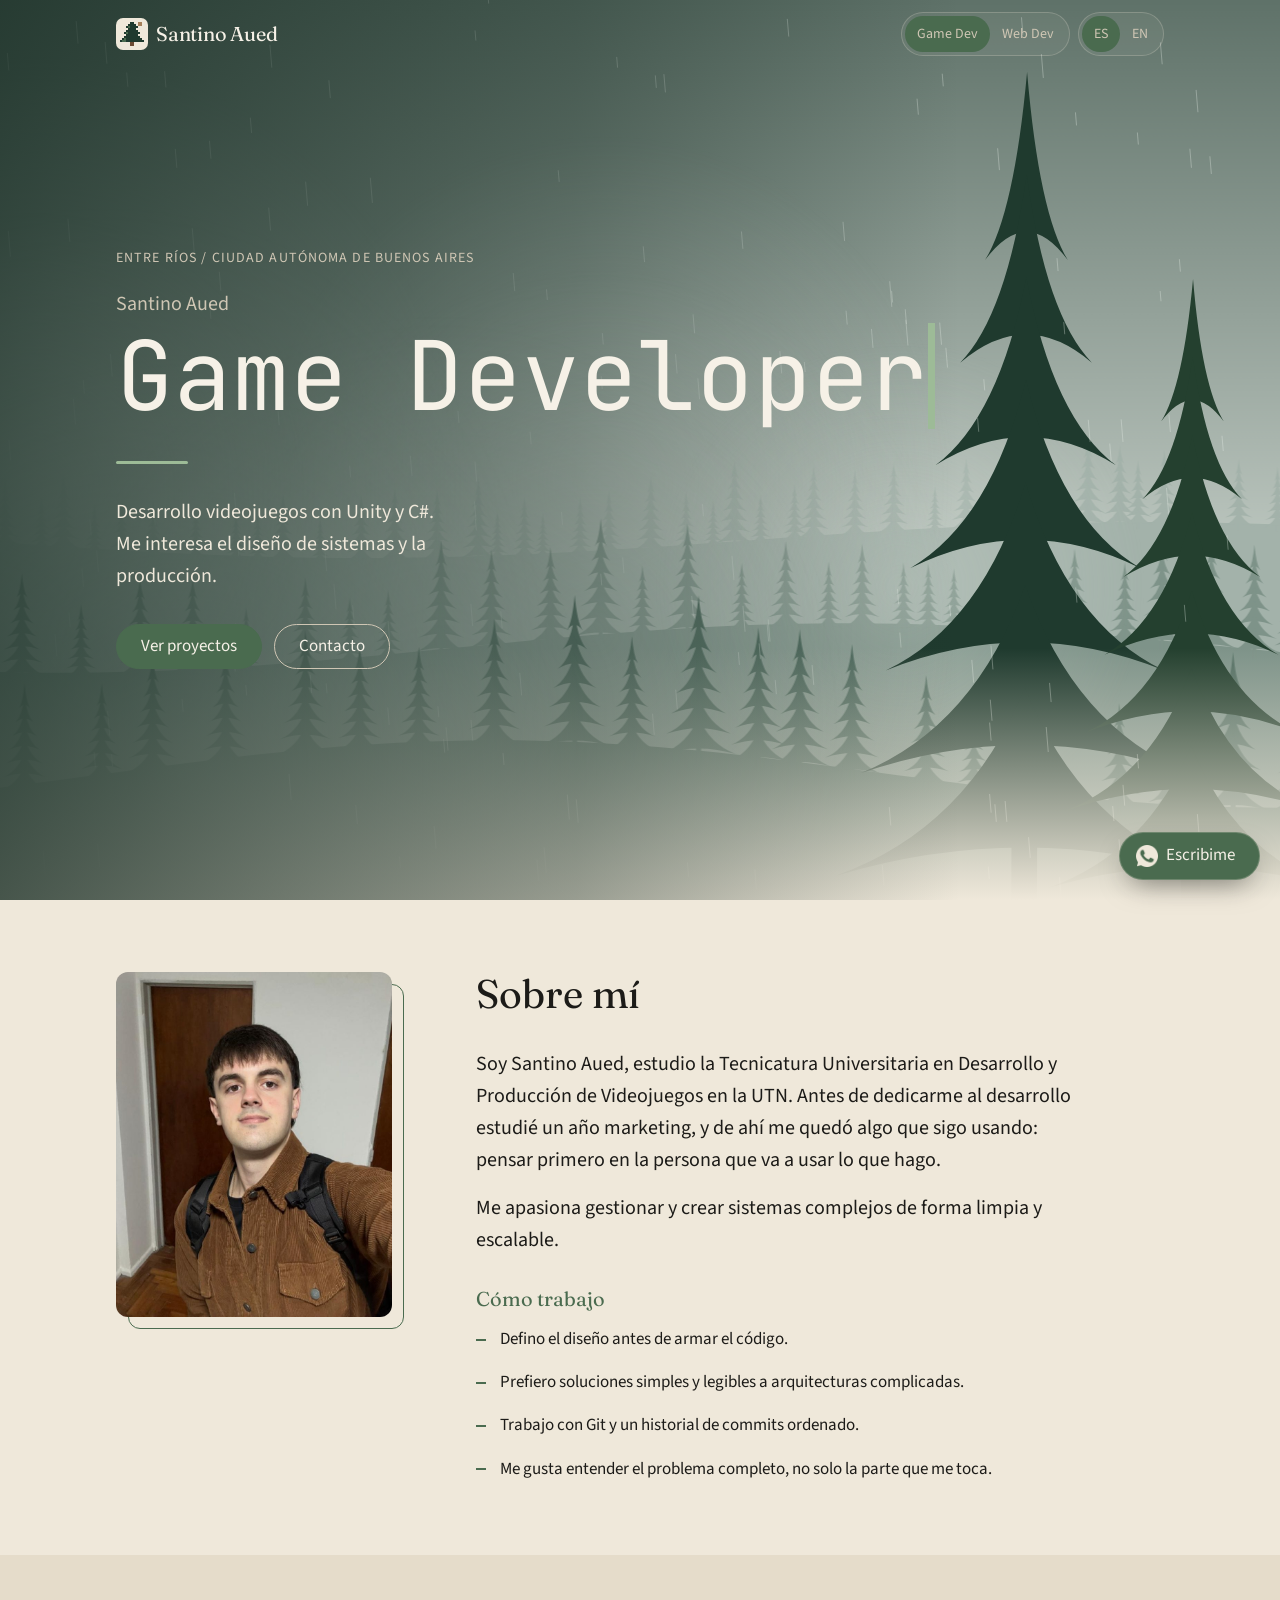
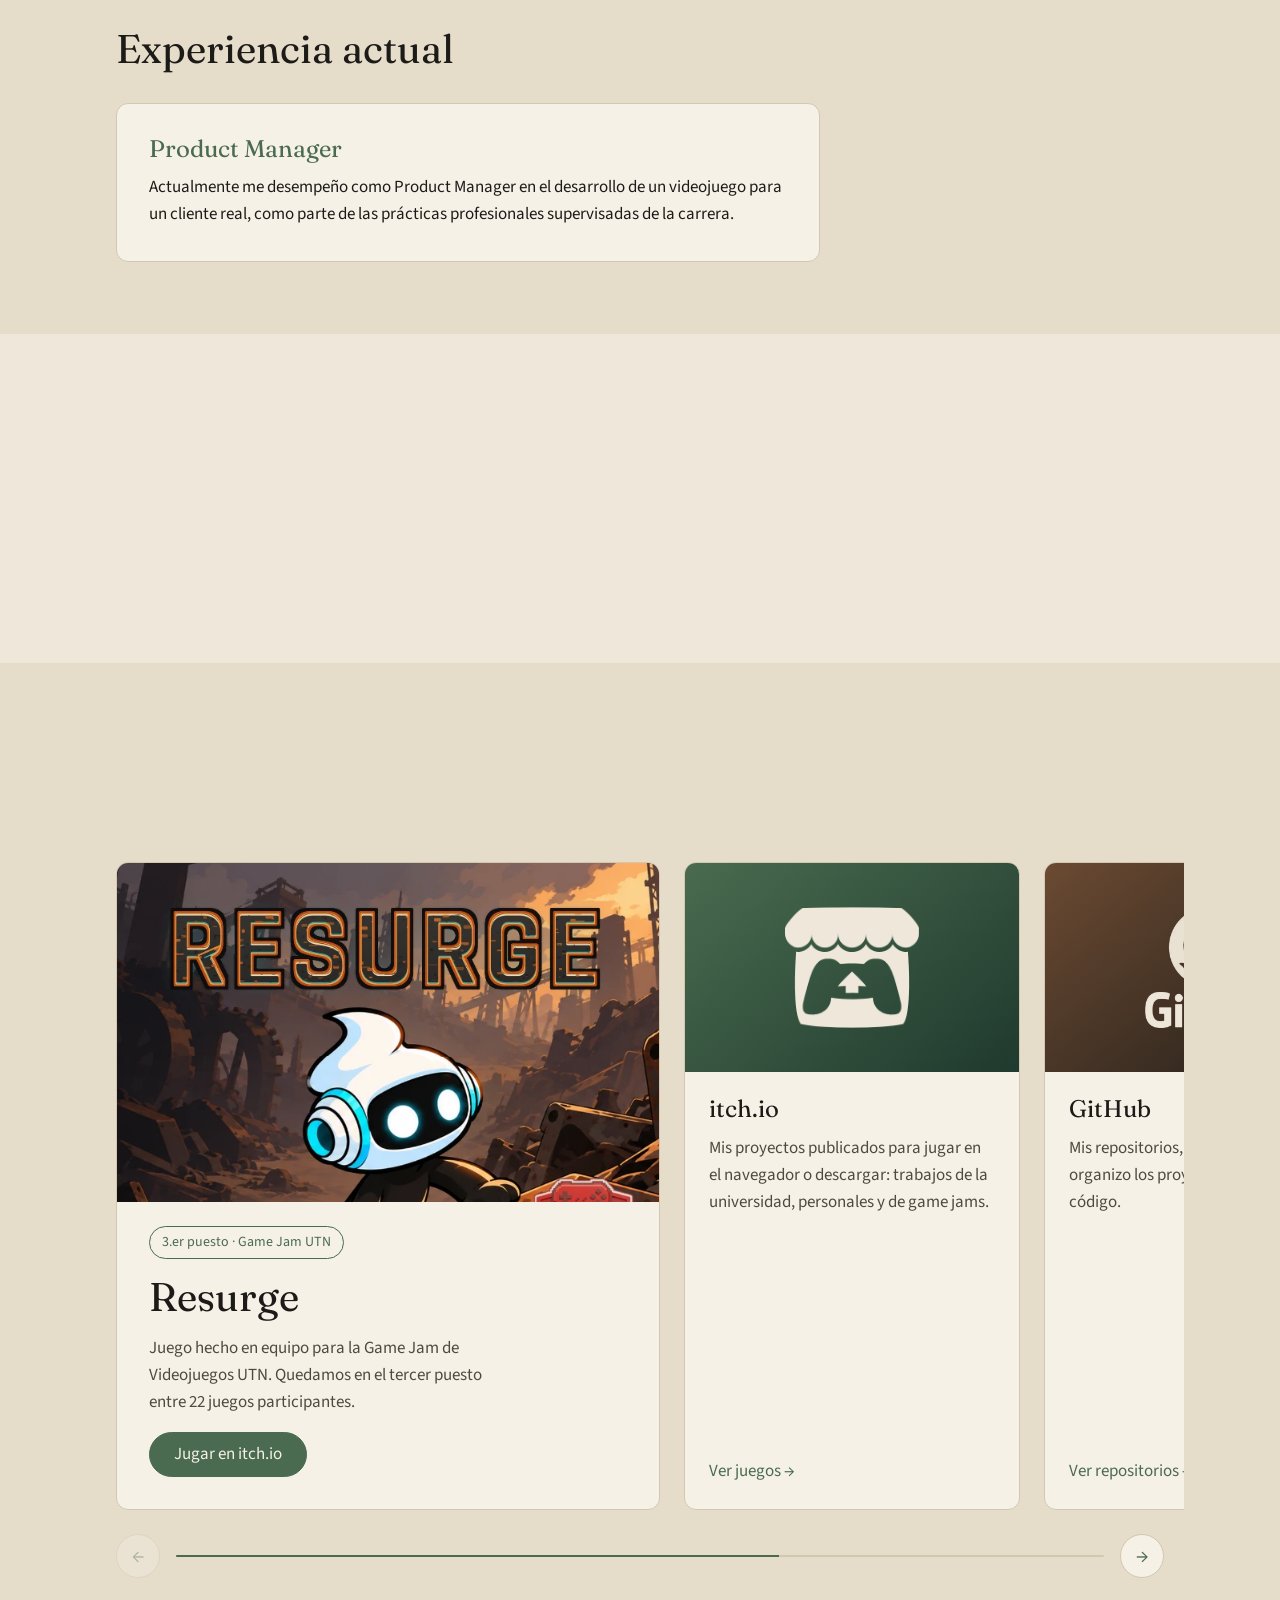
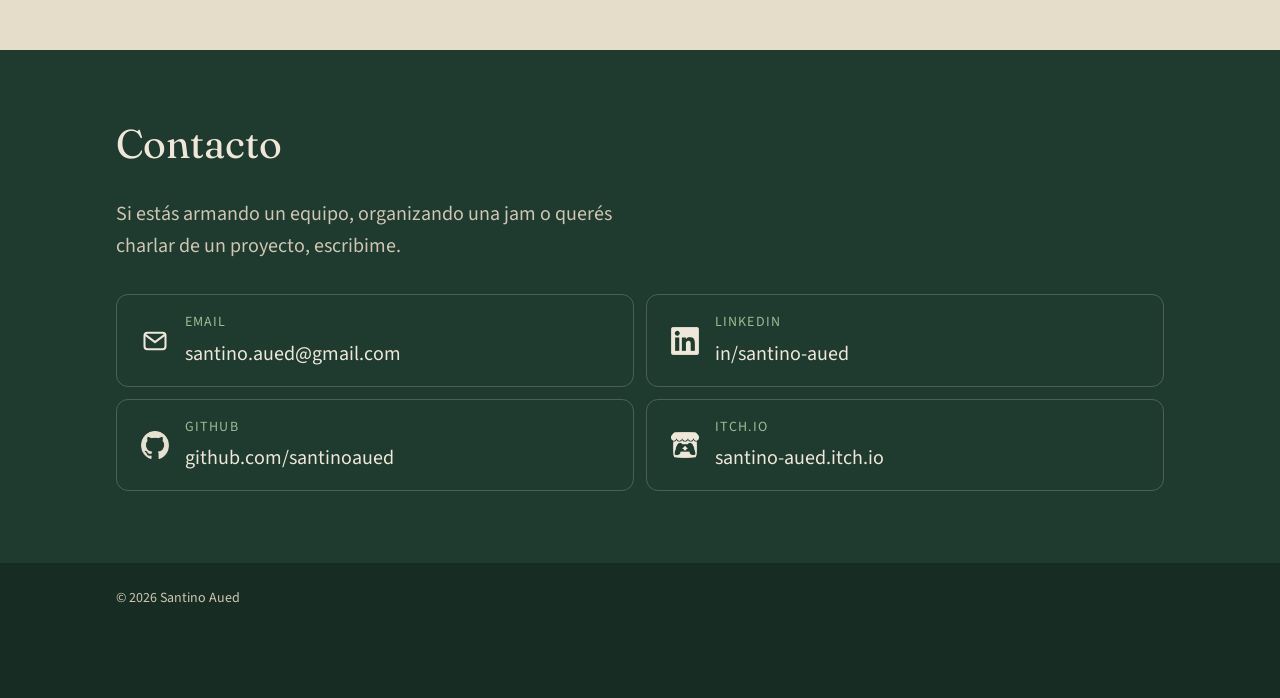
==== commit 1dc248f8: "feat: raster favicons and site name for Google results Co-Authored-By: Claude Opus 5.5 <noreply@anth" ====
--- a/index.html
+++ b/index.html
@@ -28,9 +28,21 @@
   <meta property="og:locale:alternate" content="en_US">
   <meta name="twitter:card" content="summary_large_image">
 
+  <!-- Google Search wants a square raster favicon in multiples of 48px; the SVG is for browser tabs -->
+  <link rel="icon" href="/favicon.ico" sizes="48x48">
+  <link rel="icon" href="assets/img/favicon-192.png" type="image/png" sizes="192x192">
   <link rel="icon" href="assets/img/favicon.svg" type="image/svg+xml">
   <link rel="apple-touch-icon" href="assets/img/apple-touch-icon.png">
 
+  <!-- Site name shown above the URL in Google results (instead of "GitHub") -->
+  <script type="application/ld+json">
+    {
+      "@context": "https://schema.org",
+      "@type": "WebSite",
+      "name": "Santino Aued",
+      "url": "https://santinoaued.github.io/"
+    }
+  </script>
   <script type="application/ld+json">
     {
       "@context": "https://schema.org",
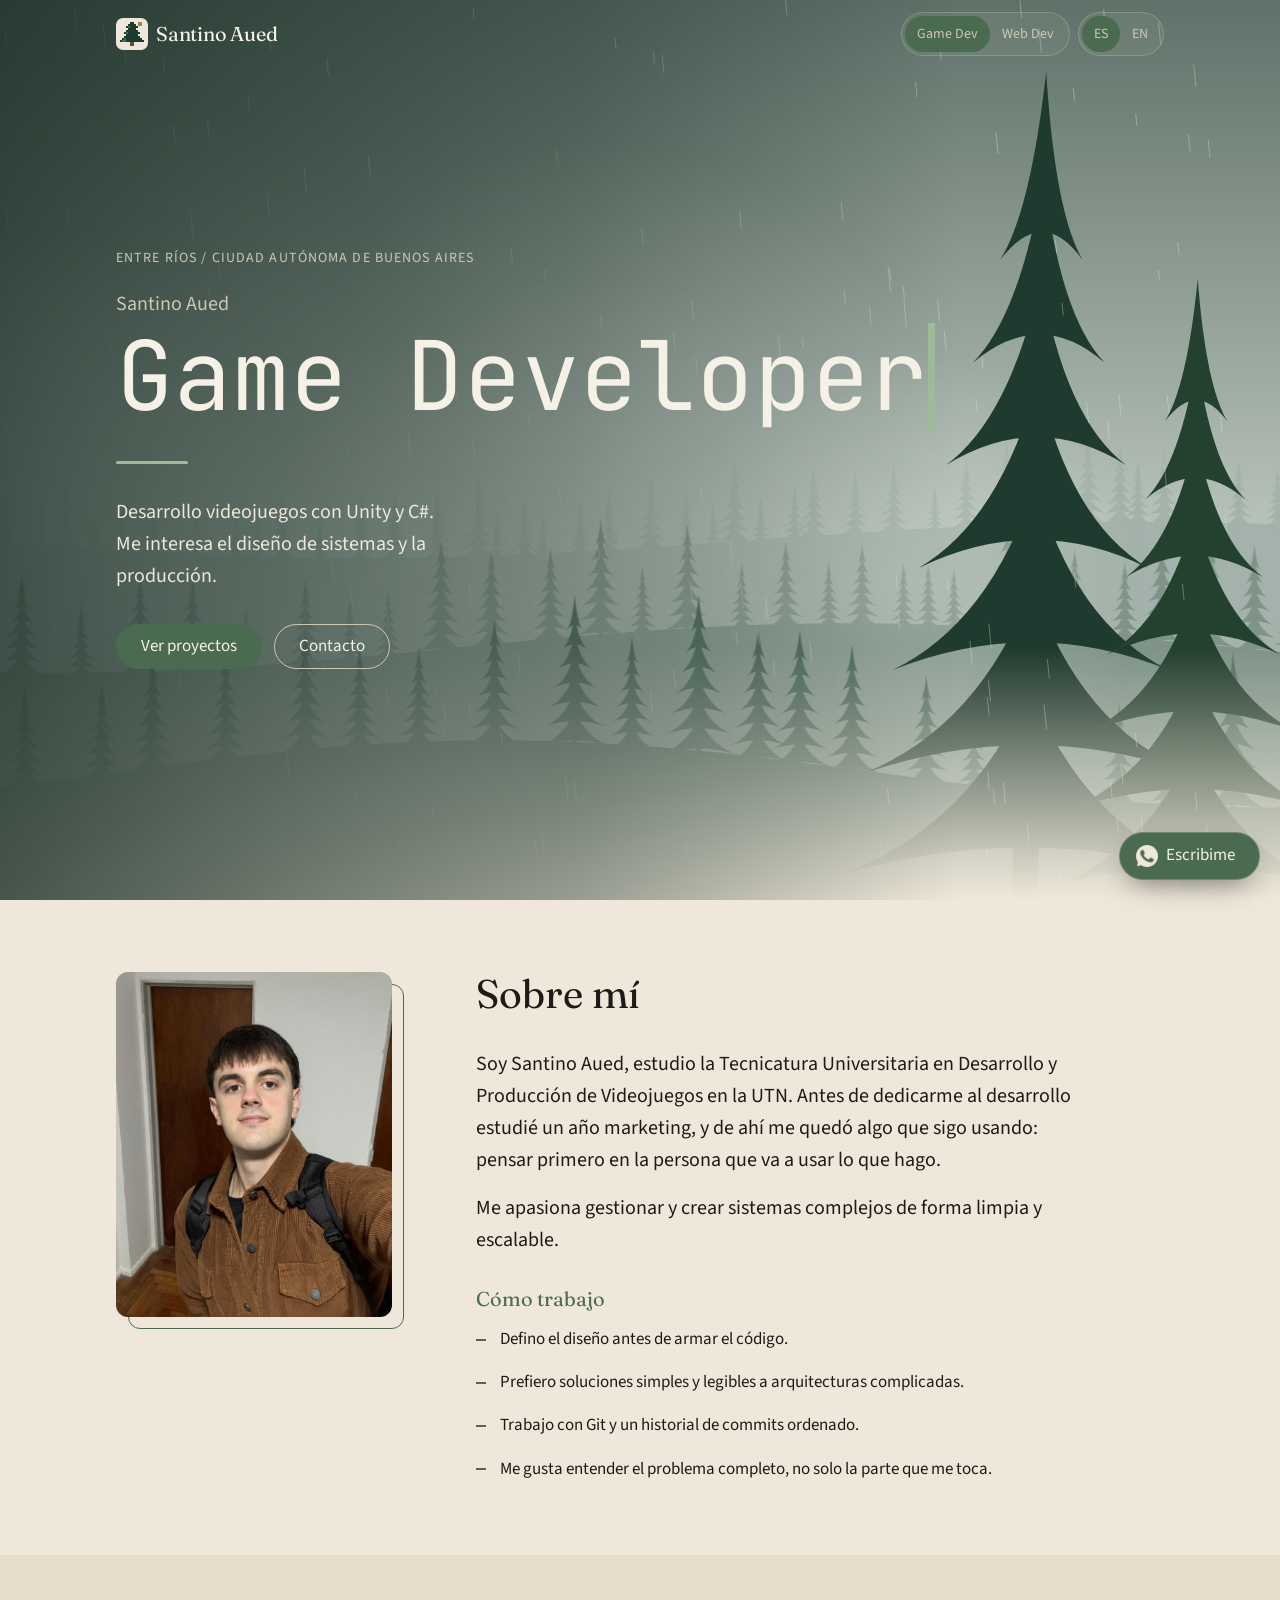
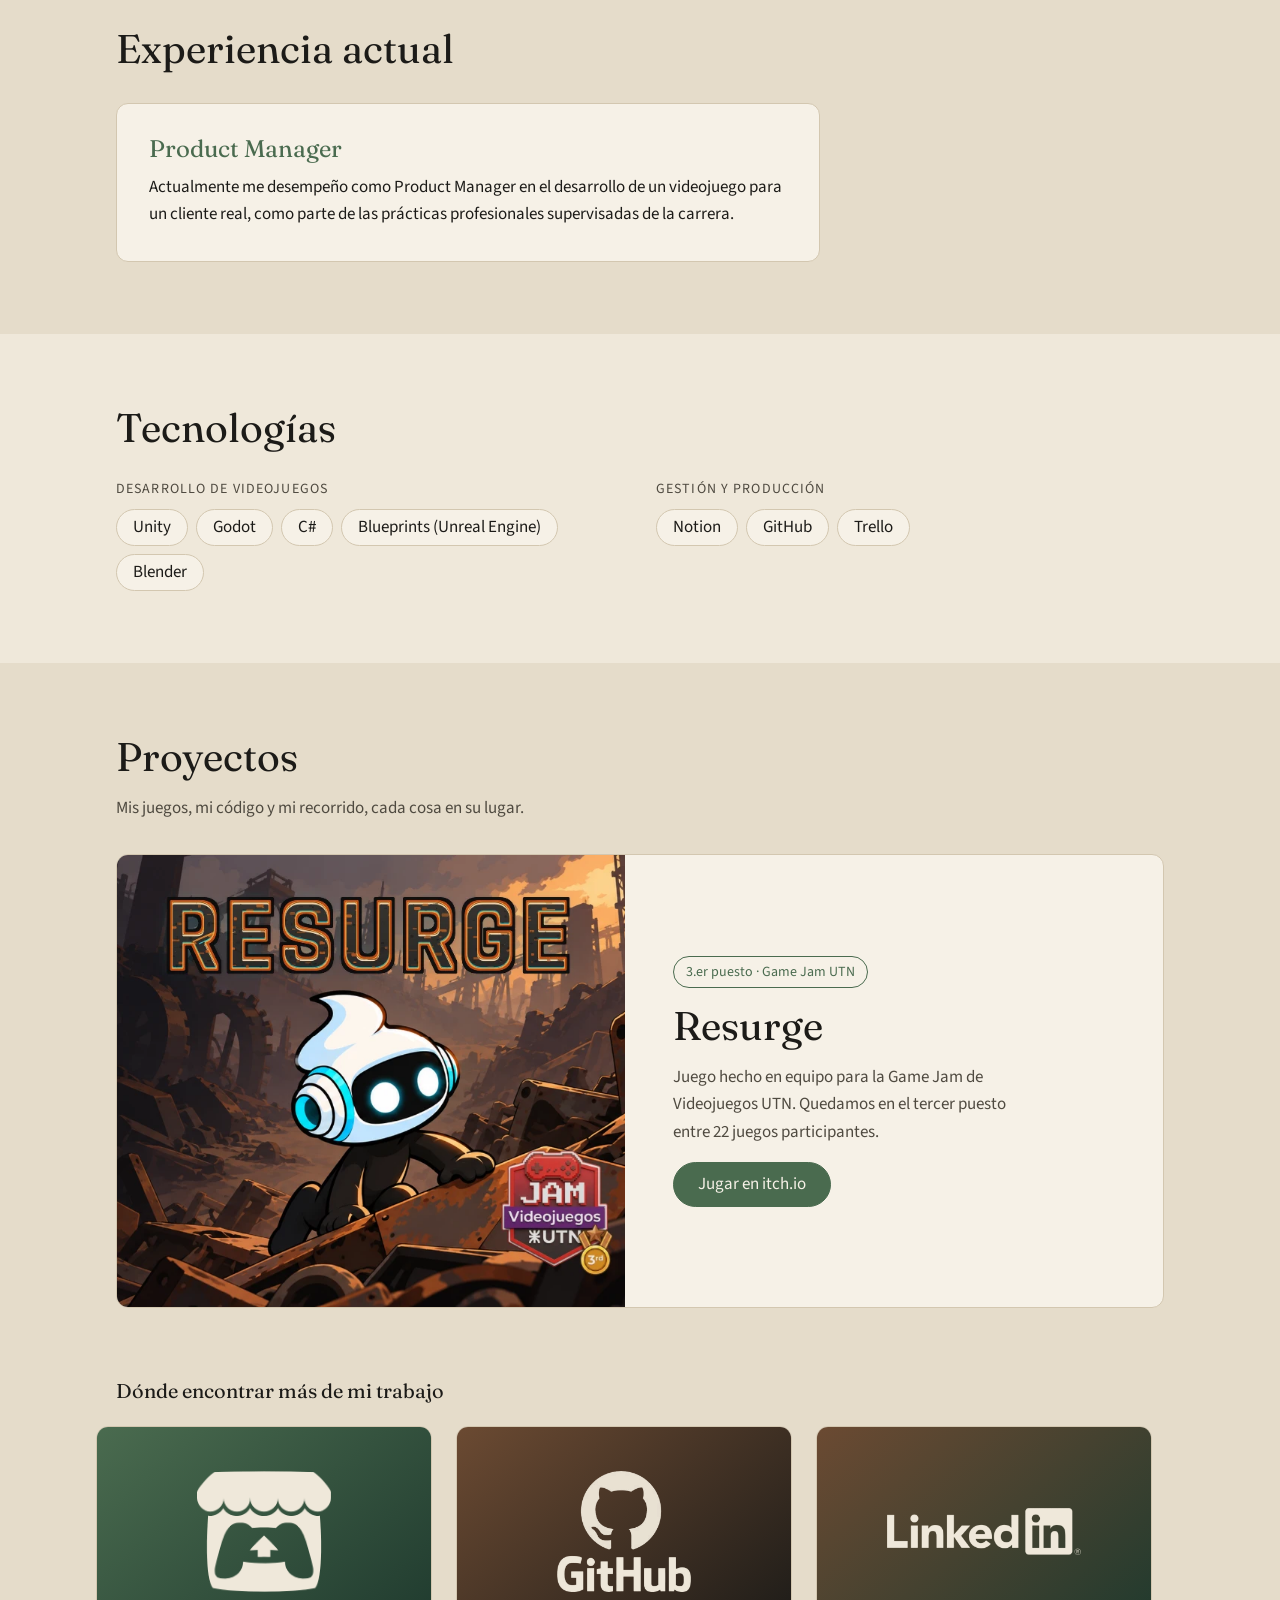
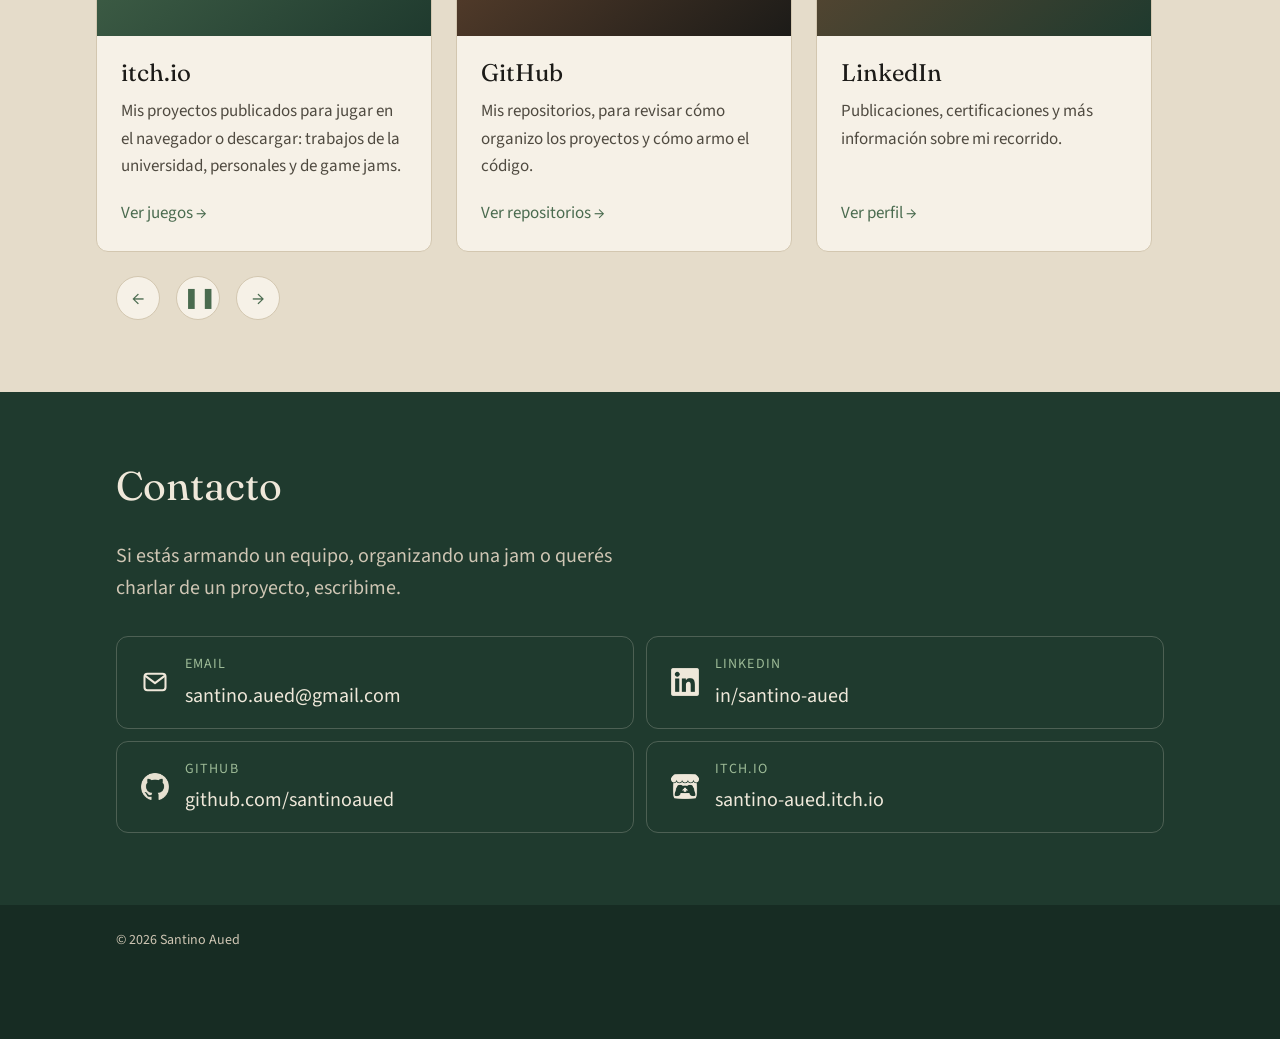
==== commit c36692a2: "feat: featured Resurge apart from an auto-scrolling profiles carousel Resurge gets its own wide card" ====
--- a/index.html
+++ b/index.html
@@ -79,11 +79,11 @@
   <link rel="preconnect" href="https://fonts.googleapis.com">
   <link rel="preconnect" href="https://fonts.gstatic.com" crossorigin>
   <link rel="stylesheet" href="https://fonts.googleapis.com/css2?family=Fraunces:opsz,wght@9..144,300..600&family=Source+Sans+3:wght@400;600&family=JetBrains+Mono:wght@400&display=swap">
-  <link rel="stylesheet" href="css/styles.css?v=2026101802">
+  <link rel="stylesheet" href="css/styles.css?v=2026102601">
 
-  <script src="js/content.js?v=2026101802" defer></script>
-  <script src="js/main.js?v=2026101802" defer></script>
-  <script src="js/scene.js?v=2026101802" defer></script>
+  <script src="js/content.js?v=2026102601" defer></script>
+  <script src="js/main.js?v=2026102601" defer></script>
+  <script src="js/scene.js?v=2026102601" defer></script>
 </head>
 <body>
   <!-- Intro: the logo opens from its center to reveal the page. Pure CSS, removes itself. -->
--- a/css/styles.css
+++ b/css/styles.css
@@ -577,18 +577,21 @@
   }
 }
 
-/* ---------- Projects slider ---------- */
-
-/* Native horizontal scroll with snap: touch and trackpads work for free,
-   main.js adds mouse drag and the arrow buttons */
+/* ---------- Profiles carousel ---------- */
+
+.projects__subtitle {
+  margin: var(--space-8) 0 var(--space-4);
+  font-size: var(--text-lg);
+}
+
+/* Native horizontal scroll (no snap, so main.js can drift it continuously);
+   touch and trackpads work for free, main.js adds mouse drag and the buttons */
 .slider__track {
   display: flex;
   gap: var(--space-5);
   margin: 0 calc(-1 * var(--gutter));
   padding: var(--space-2) var(--gutter) var(--space-5);
   overflow-x: auto;
-  scroll-snap-type: x mandatory;
-  scroll-padding-inline: var(--gutter);
   overscroll-behavior-x: contain;
   list-style: none;
   scrollbar-width: none;
@@ -600,7 +603,6 @@
 }
 
 .slider__track.is-dragging {
-  scroll-snap-type: none;
   cursor: grabbing;
   user-select: none;
 }
@@ -611,11 +613,6 @@
 
 .slide {
   flex: 0 0 clamp(16rem, 78vw, 21rem);
-  scroll-snap-align: start;
-}
-
-.slide--featured {
-  flex-basis: clamp(16rem, 86vw, 34rem);
 }
 
 .slider__controls {
@@ -639,33 +636,18 @@
   transition: background-color var(--duration) var(--ease), color var(--duration) var(--ease), opacity var(--duration) var(--ease);
 }
 
-.slider__button:hover:not(:disabled) {
+.slider__button:hover {
   color: var(--color-linen-light);
   background: var(--accent);
 }
 
-.slider__button:disabled {
-  opacity: 0.35;
-  cursor: default;
-}
-
-.slider__progress {
-  flex: 1;
-  height: 2px;
-  overflow: hidden;
-  background: var(--color-line);
-  border-radius: var(--radius-pill);
-}
-
-.slider__progress span {
-  display: block;
-  width: var(--progress, 0%);
-  height: 100%;
-  background: var(--accent);
-  transition: width 200ms var(--ease);
-}
-
 /* ---------- Featured project ---------- */
+
+.featured {
+  margin: 0;
+  padding: 0;
+  list-style: none;
+}
 
 .featured-card {
   display: flex;
@@ -718,6 +700,23 @@
 .featured-card__text {
   max-width: 44ch;
   color: var(--color-muted);
+}
+
+/* Wide screens: cover on the left, text on the right */
+@media (min-width: 48rem) {
+  .featured-card {
+    flex-direction: row;
+  }
+
+  .featured-card__media {
+    flex: 1.15;
+    aspect-ratio: 677 / 602;
+  }
+
+  .featured-card__body {
+    justify-content: center;
+    padding: var(--space-7);
+  }
 }
 
 /* ---------- Project cards ---------- */
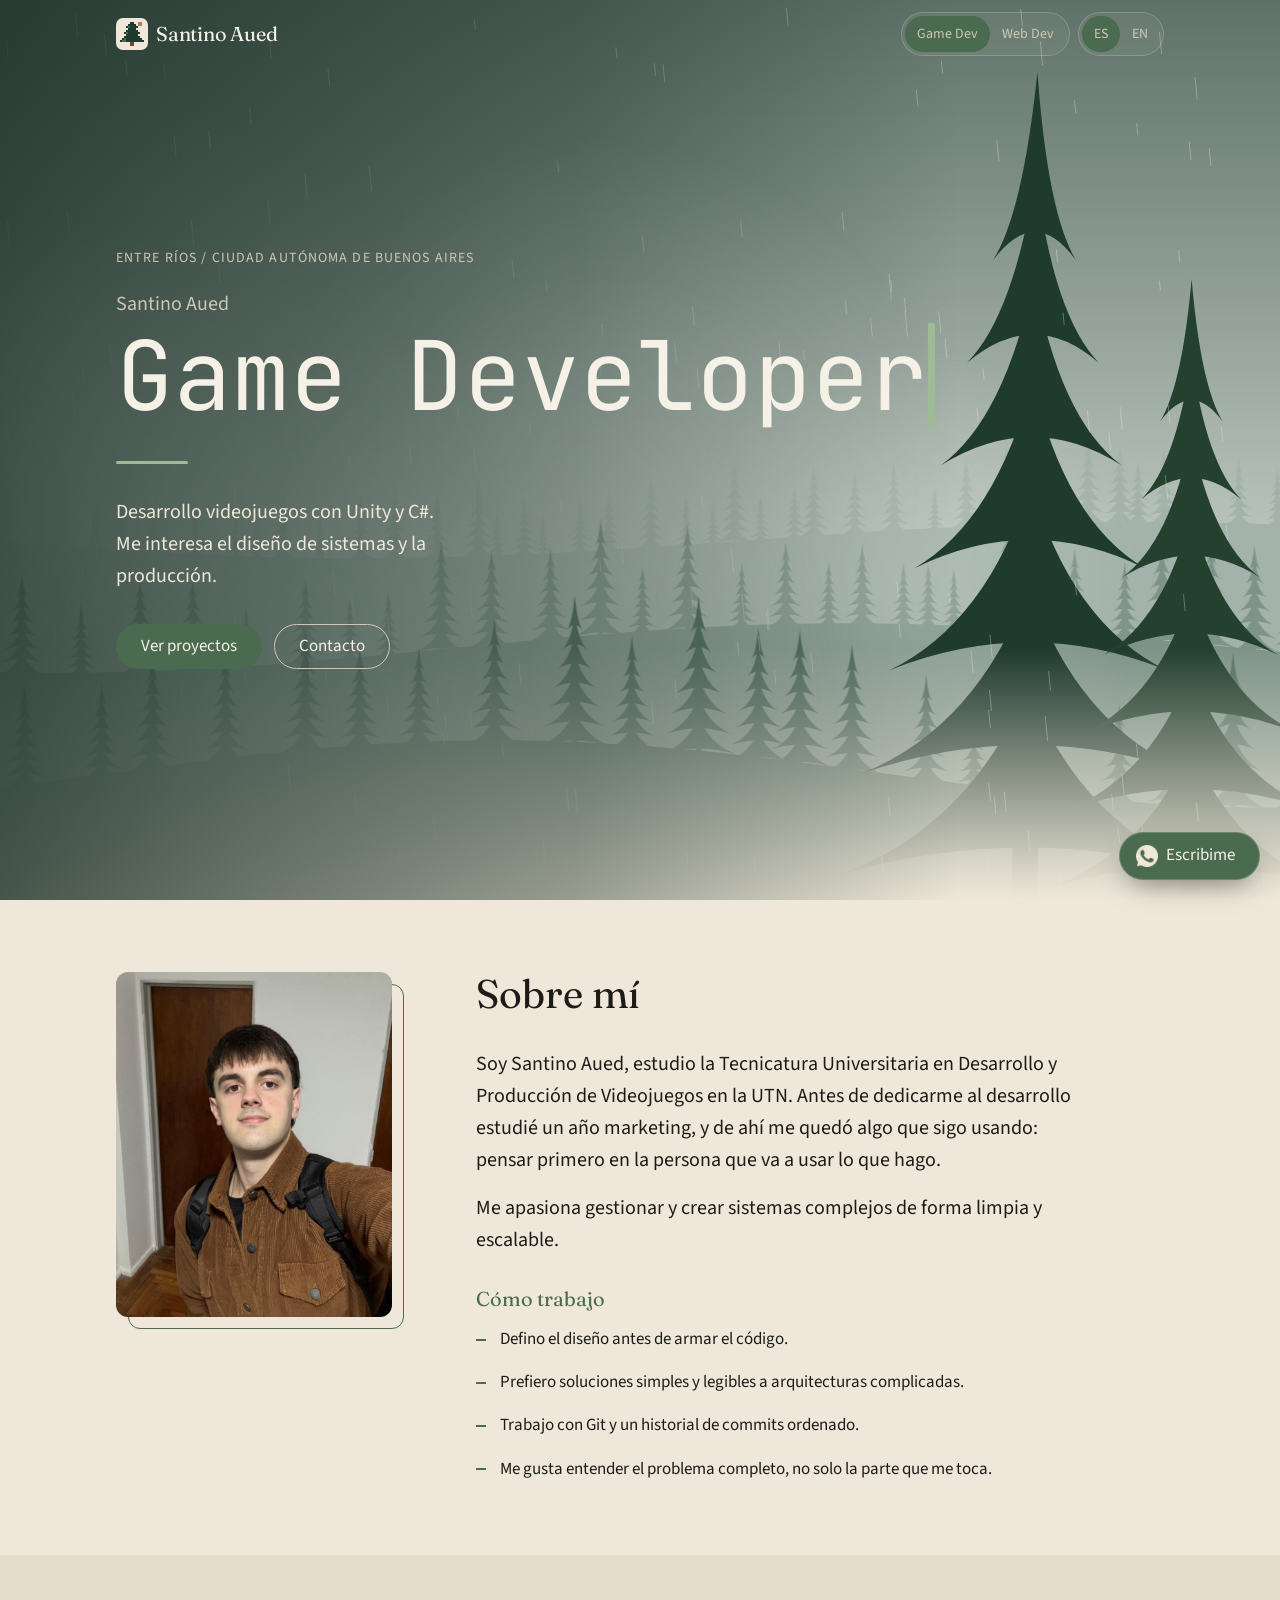
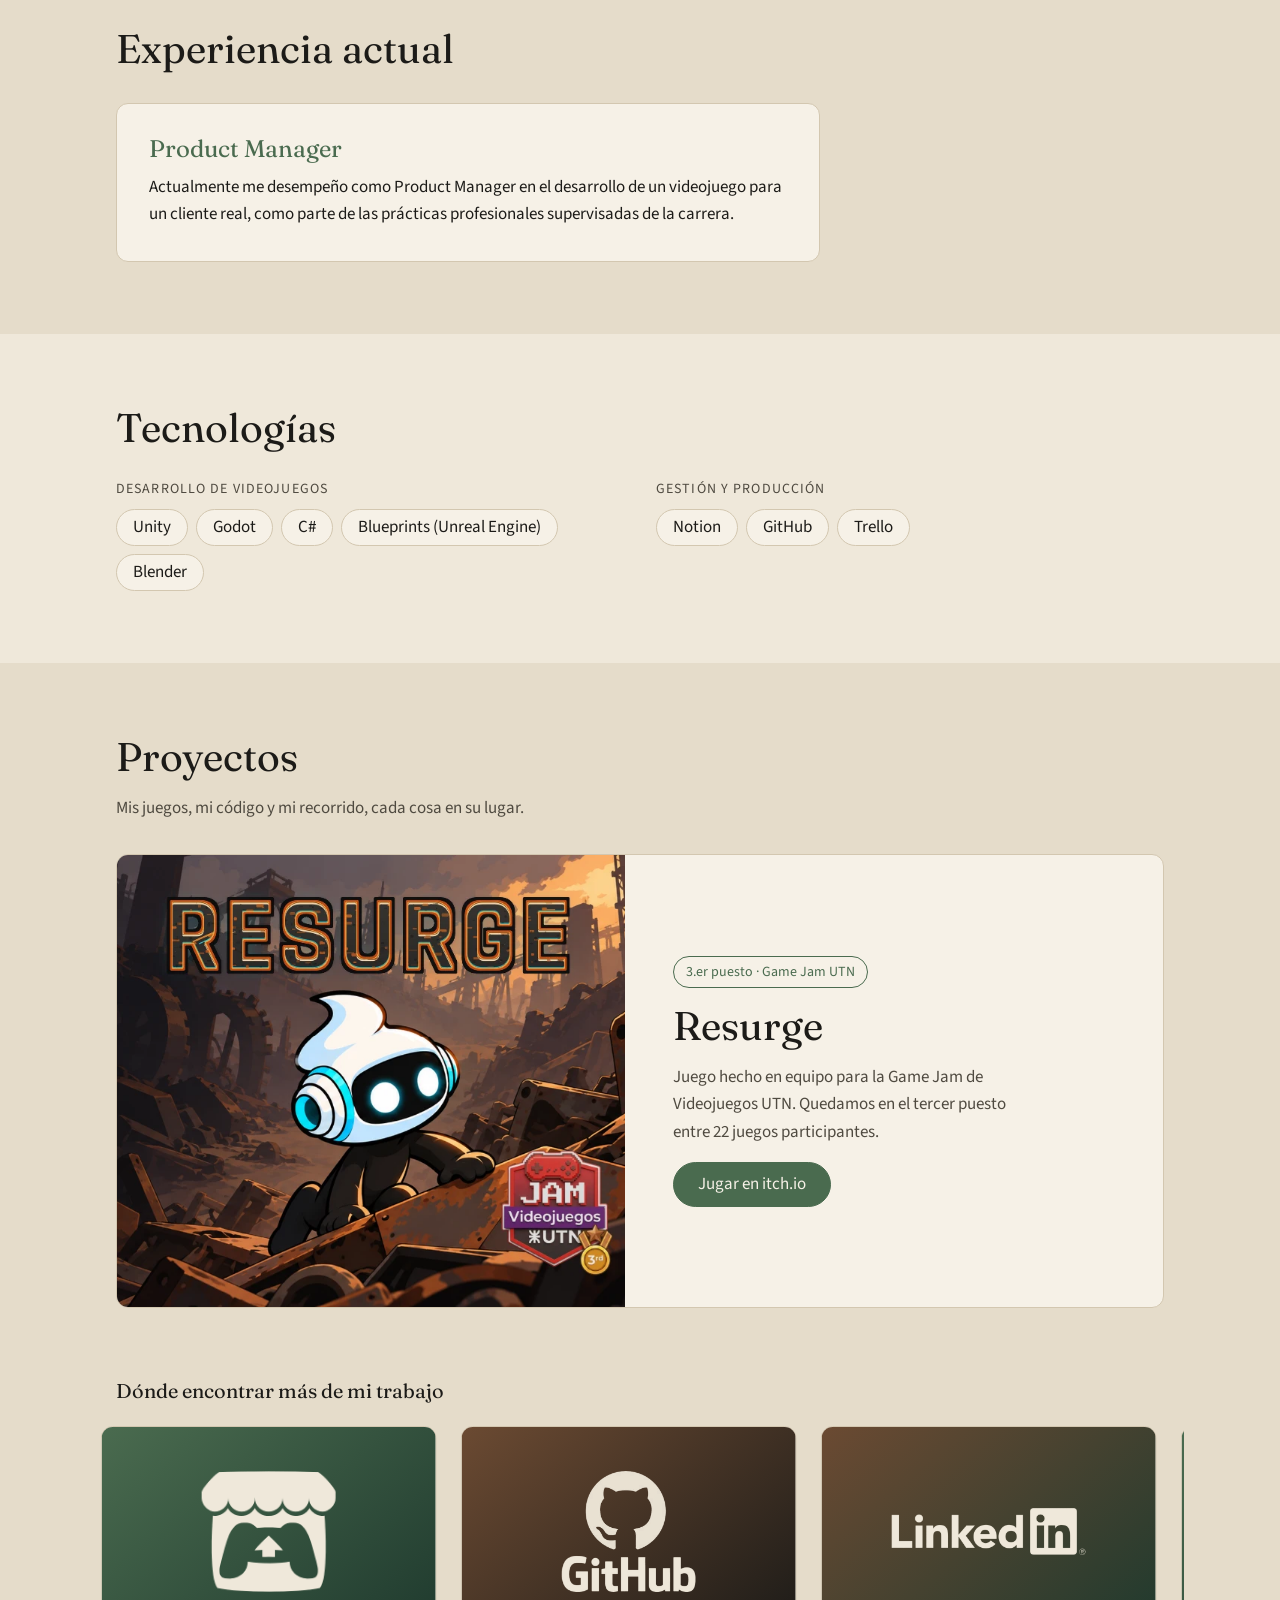
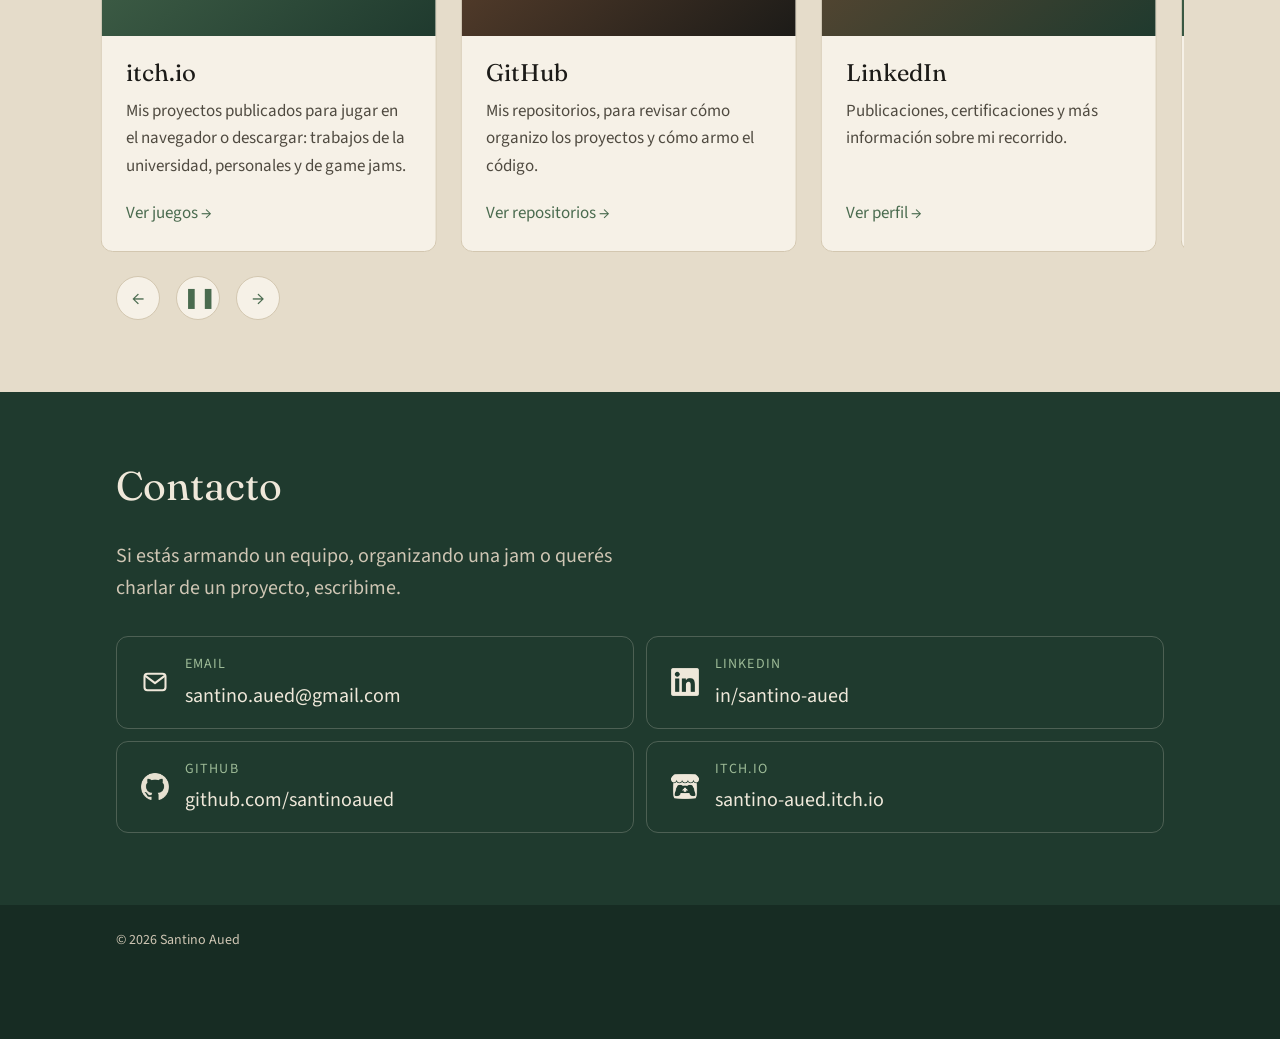
==== commit 677c75bc: "fix: smooth, always-running profiles carousel Move the track with a sub-pixel translate3d instead of" ====
--- a/index.html
+++ b/index.html
@@ -79,11 +79,11 @@
   <link rel="preconnect" href="https://fonts.googleapis.com">
   <link rel="preconnect" href="https://fonts.gstatic.com" crossorigin>
   <link rel="stylesheet" href="https://fonts.googleapis.com/css2?family=Fraunces:opsz,wght@9..144,300..600&family=Source+Sans+3:wght@400;600&family=JetBrains+Mono:wght@400&display=swap">
-  <link rel="stylesheet" href="css/styles.css?v=2026102601">
+  <link rel="stylesheet" href="css/styles.css?v=2026102602">
 
-  <script src="js/content.js?v=2026102601" defer></script>
-  <script src="js/main.js?v=2026102601" defer></script>
-  <script src="js/scene.js?v=2026102601" defer></script>
+  <script src="js/content.js?v=2026102602" defer></script>
+  <script src="js/main.js?v=2026102602" defer></script>
+  <script src="js/scene.js?v=2026102602" defer></script>
 </head>
 <body>
   <!-- Intro: the logo opens from its center to reveal the page. Pure CSS, removes itself. -->
--- a/css/styles.css
+++ b/css/styles.css
@@ -584,27 +584,28 @@
   font-size: var(--text-lg);
 }
 
-/* Native horizontal scroll (no snap, so main.js can drift it continuously);
-   touch and trackpads work for free, main.js adds mouse drag and the buttons */
-.slider__track {
-  display: flex;
-  gap: var(--space-5);
+/* main.js moves the track with a transform; the viewport only clips it.
+   pan-y lets vertical swipes keep scrolling the page while horizontal ones drag the carousel. */
+.slider__viewport {
   margin: 0 calc(-1 * var(--gutter));
   padding: var(--space-2) var(--gutter) var(--space-5);
-  overflow-x: auto;
-  overscroll-behavior-x: contain;
-  list-style: none;
-  scrollbar-width: none;
+  overflow: hidden;
+  touch-action: pan-y;
   cursor: grab;
 }
 
-.slider__track::-webkit-scrollbar {
-  display: none;
-}
-
-.slider__track.is-dragging {
+.slider__viewport.is-dragging {
   cursor: grabbing;
   user-select: none;
+}
+
+.slider__track {
+  display: flex;
+  gap: var(--space-5);
+  margin: 0;
+  padding: 0;
+  list-style: none;
+  will-change: transform;
 }
 
 .slider__track img {
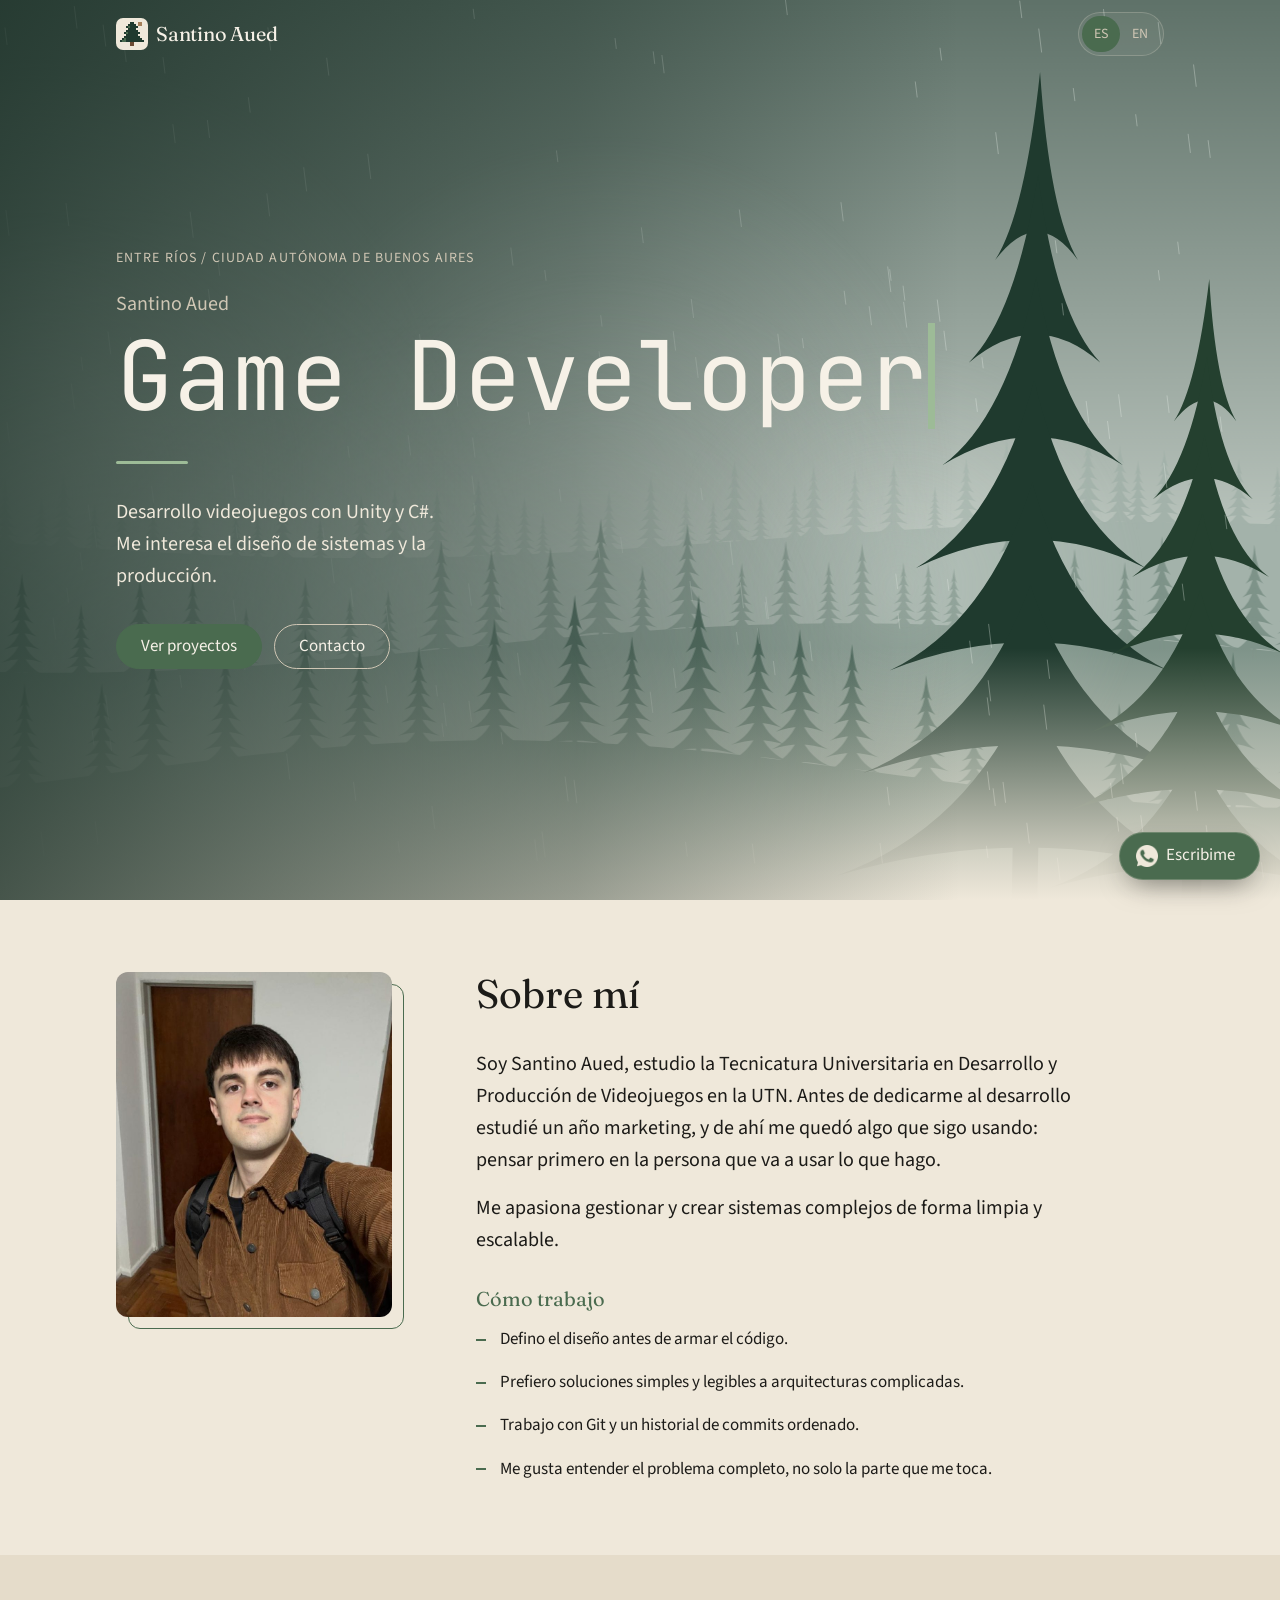
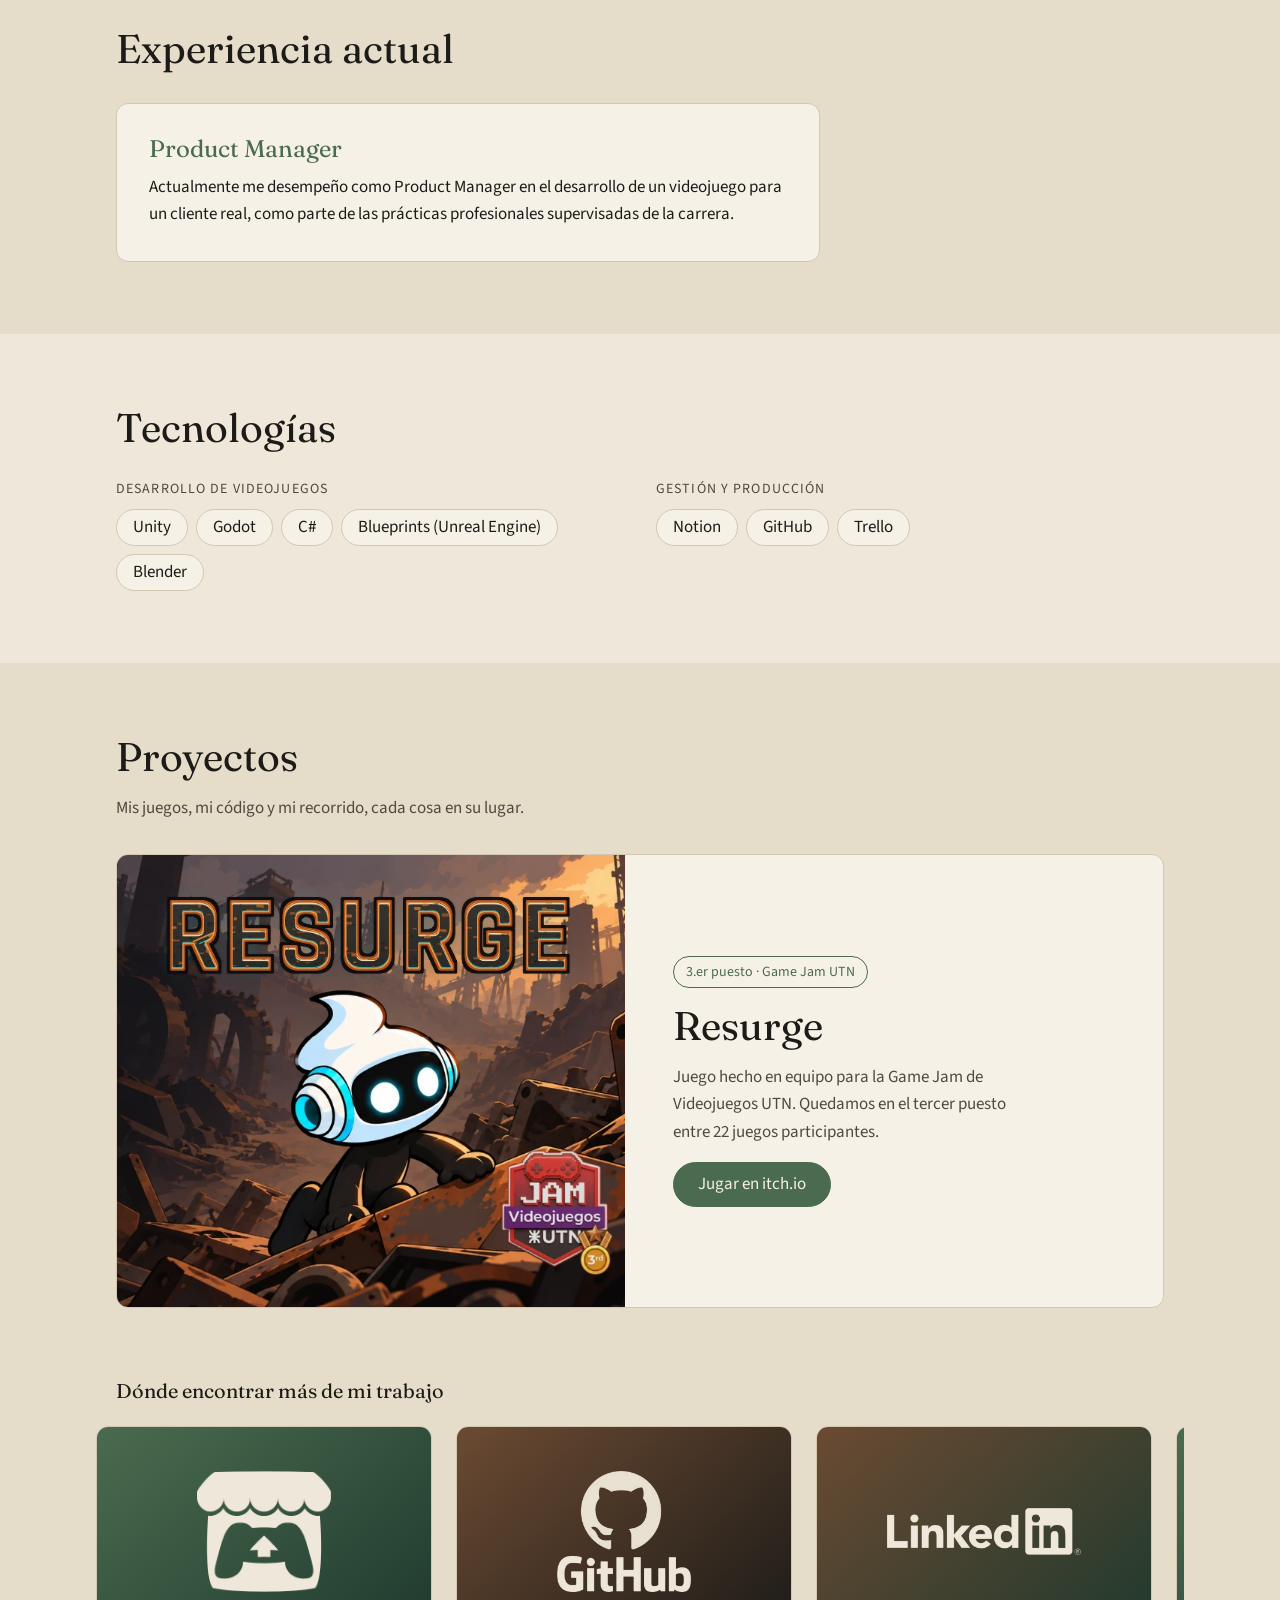
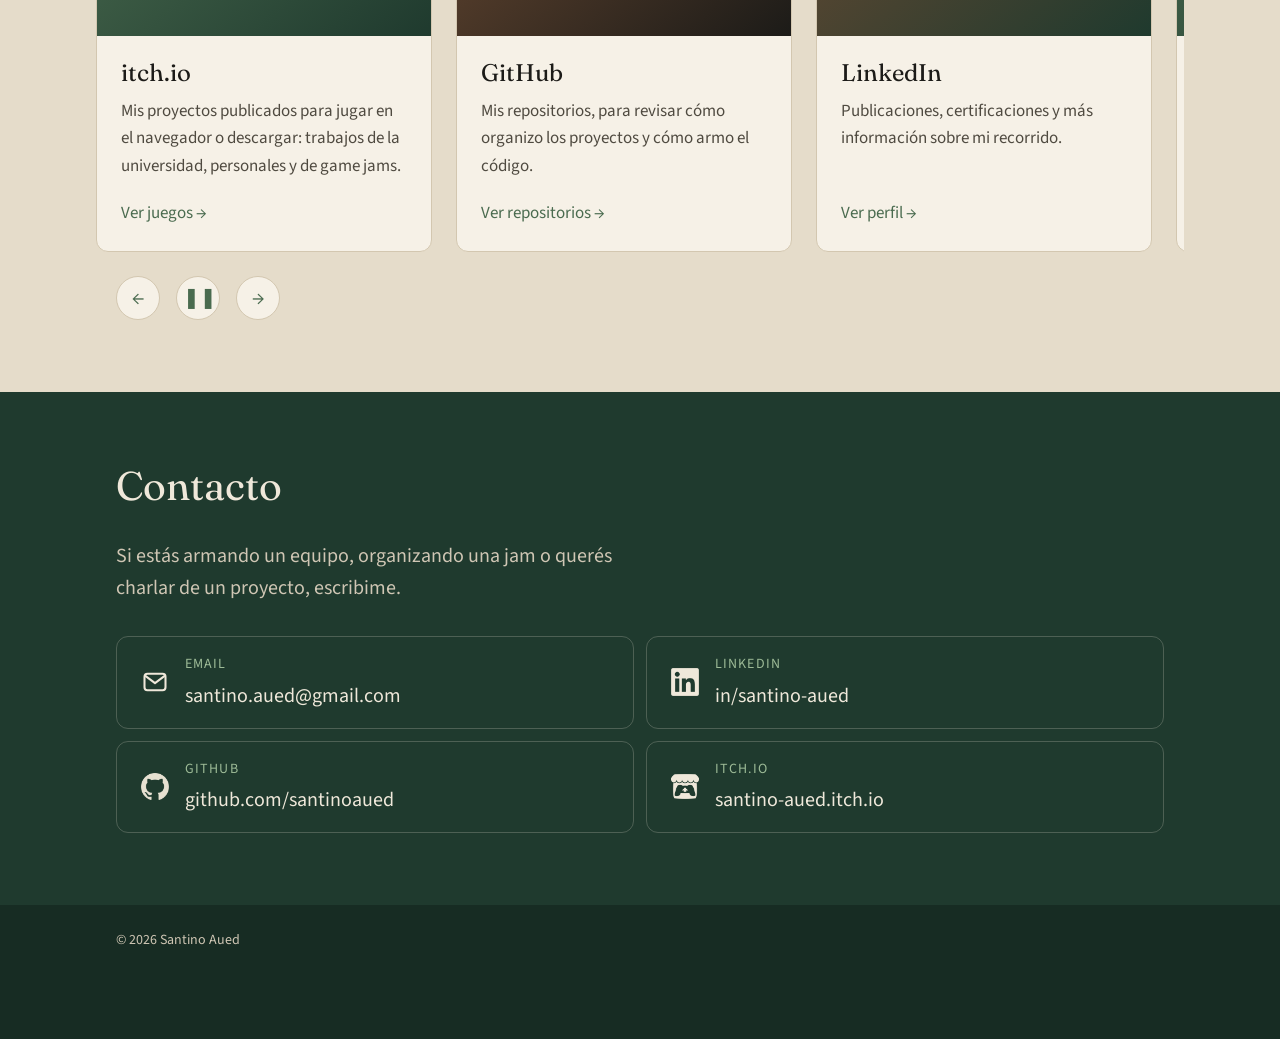
==== commit d1c42655: "feat: remove web developer mode for now Drop the Game/Web switch, all web-mode copy and styles, and " ====
--- a/index.html
+++ b/index.html
@@ -4,9 +4,9 @@
   <meta charset="utf-8">
   <meta name="viewport" content="width=device-width, initial-scale=1">
   <!-- Title and description are the defaults for crawlers and link previews;
-       js/main.js replaces them with the text for the current mode and language. -->
-  <title>Santino Aued · Game Developer &amp; Web Developer</title>
-  <meta name="description" content="Santino Aued, Game Developer y Web Developer en Argentina. Desarrollo videojuegos con Unity y C#, y sitios web para comercios y emprendimientos.">
+       js/main.js replaces them with the text for the current language. -->
+  <title>Santino Aued · Game Developer</title>
+  <meta name="description" content="Santino Aued, Game Developer en Argentina. Desarrollo videojuegos con Unity y C#, con foco en diseño de sistemas y producción.">
   <meta name="author" content="Santino Aued">
   <meta name="robots" content="index, follow">
   <meta name="theme-color" content="#1F3A2E">
@@ -19,11 +19,11 @@
   <meta property="og:image" content="https://santinoaued.github.io/assets/img/og-image.jpg">
   <meta property="og:image:width" content="1200">
   <meta property="og:image:height" content="630">
-  <meta property="og:image:alt" content="Santino Aued, Game Developer y Web Developer">
+  <meta property="og:image:alt" content="Santino Aued, Game Developer">
   <meta name="twitter:image" content="https://santinoaued.github.io/assets/img/og-image.jpg">
   <meta property="og:site_name" content="Santino Aued">
-  <meta property="og:title" content="Santino Aued · Game Developer &amp; Web Developer">
-  <meta property="og:description" content="Desarrollo videojuegos con Unity y C#, y sitios web para comercios y emprendimientos.">
+  <meta property="og:title" content="Santino Aued · Game Developer">
+  <meta property="og:description" content="Desarrollo videojuegos con Unity y C#, con foco en diseño de sistemas y producción.">
   <meta property="og:locale" content="es_AR">
   <meta property="og:locale:alternate" content="en_US">
   <meta name="twitter:card" content="summary_large_image">
@@ -48,7 +48,7 @@
       "@context": "https://schema.org",
       "@type": "ProfilePage",
       "url": "https://santinoaued.github.io/",
-      "name": "Santino Aued · Game Developer & Web Developer",
+      "name": "Santino Aued · Game Developer",
       "mainEntity": {
         "@type": "Person",
         "@id": "https://santinoaued.github.io/#person",
@@ -61,11 +61,11 @@
           "height": 1000,
           "caption": "Santino Aued"
         },
-        "jobTitle": ["Game Developer", "Web Developer"],
+        "jobTitle": "Game Developer",
         "email": "mailto:santino.aued@gmail.com",
         "address": { "@type": "PostalAddress", "addressRegion": "Entre Ríos", "addressCountry": "AR" },
         "affiliation": { "@type": "CollegeOrUniversity", "name": "Universidad Tecnológica Nacional" },
-        "knowsAbout": ["Game development", "Unity", "C#", "Godot", "Web development", "HTML", "CSS", "JavaScript"],
+        "knowsAbout": ["Game development", "Unity", "C#", "Godot", "Blender", "Game production"],
         "sameAs": [
           "https://santino-aued.itch.io/",
           "https://github.com/santinoaued",
@@ -79,11 +79,11 @@
   <link rel="preconnect" href="https://fonts.googleapis.com">
   <link rel="preconnect" href="https://fonts.gstatic.com" crossorigin>
   <link rel="stylesheet" href="https://fonts.googleapis.com/css2?family=Fraunces:opsz,wght@9..144,300..600&family=Source+Sans+3:wght@400;600&family=JetBrains+Mono:wght@400&display=swap">
-  <link rel="stylesheet" href="css/styles.css?v=2026102602">
+  <link rel="stylesheet" href="css/styles.css?v=2026102801">
 
-  <script src="js/content.js?v=2026102602" defer></script>
-  <script src="js/main.js?v=2026102602" defer></script>
-  <script src="js/scene.js?v=2026102602" defer></script>
+  <script src="js/content.js?v=2026102801" defer></script>
+  <script src="js/main.js?v=2026102801" defer></script>
+  <script src="js/scene.js?v=2026102801" defer></script>
 </head>
 <body>
   <!-- Intro: the logo opens from its center to reveal the page. Pure CSS, removes itself. -->
@@ -100,10 +100,6 @@
       </a>
 
       <div class="site-header__controls">
-        <div class="switch" role="group" data-aria-label="ui.modeSwitchLabel">
-          <button type="button" class="switch__option" data-set-mode="game" aria-pressed="true" data-text="ui.modeGame"></button>
-          <button type="button" class="switch__option" data-set-mode="web" aria-pressed="false" data-text="ui.modeWeb"></button>
-        </div>
         <div class="switch" role="group" data-aria-label="ui.langSwitchLabel">
           <button type="button" class="switch__option" data-set-lang="es" lang="es" aria-pressed="true">ES</button>
           <button type="button" class="switch__option" data-set-lang="en" lang="en" aria-pressed="false">EN</button>
--- a/css/styles.css
+++ b/css/styles.css
@@ -64,12 +64,6 @@
   --ease-pop: cubic-bezier(0.34, 1.56, 0.64, 1);
 }
 
-:root[data-mode="web"] {
-  --accent: var(--color-earth);
-  --accent-strong: var(--color-earth-deep);
-  --accent-on-dark: var(--color-wood);
-}
-
 /* ---------- Base ---------- */
 
 *,
@@ -802,25 +796,6 @@
 
 .card:hover .card__arrow {
   transform: translateX(3px);
-}
-
-/* ---------- Empty projects (web mode) ---------- */
-
-.empty-state {
-  display: grid;
-  justify-items: start;
-  gap: var(--space-5);
-  max-width: 44rem;
-  padding: var(--space-7) var(--space-6);
-  background: var(--color-linen-light);
-  border: 1.5px dashed var(--color-wood);
-  border-radius: var(--radius-md);
-}
-
-.empty-state__text {
-  font-family: var(--font-display);
-  font-size: var(--text-lg);
-  line-height: 1.45;
 }
 
 /* ---------- Contact ---------- */
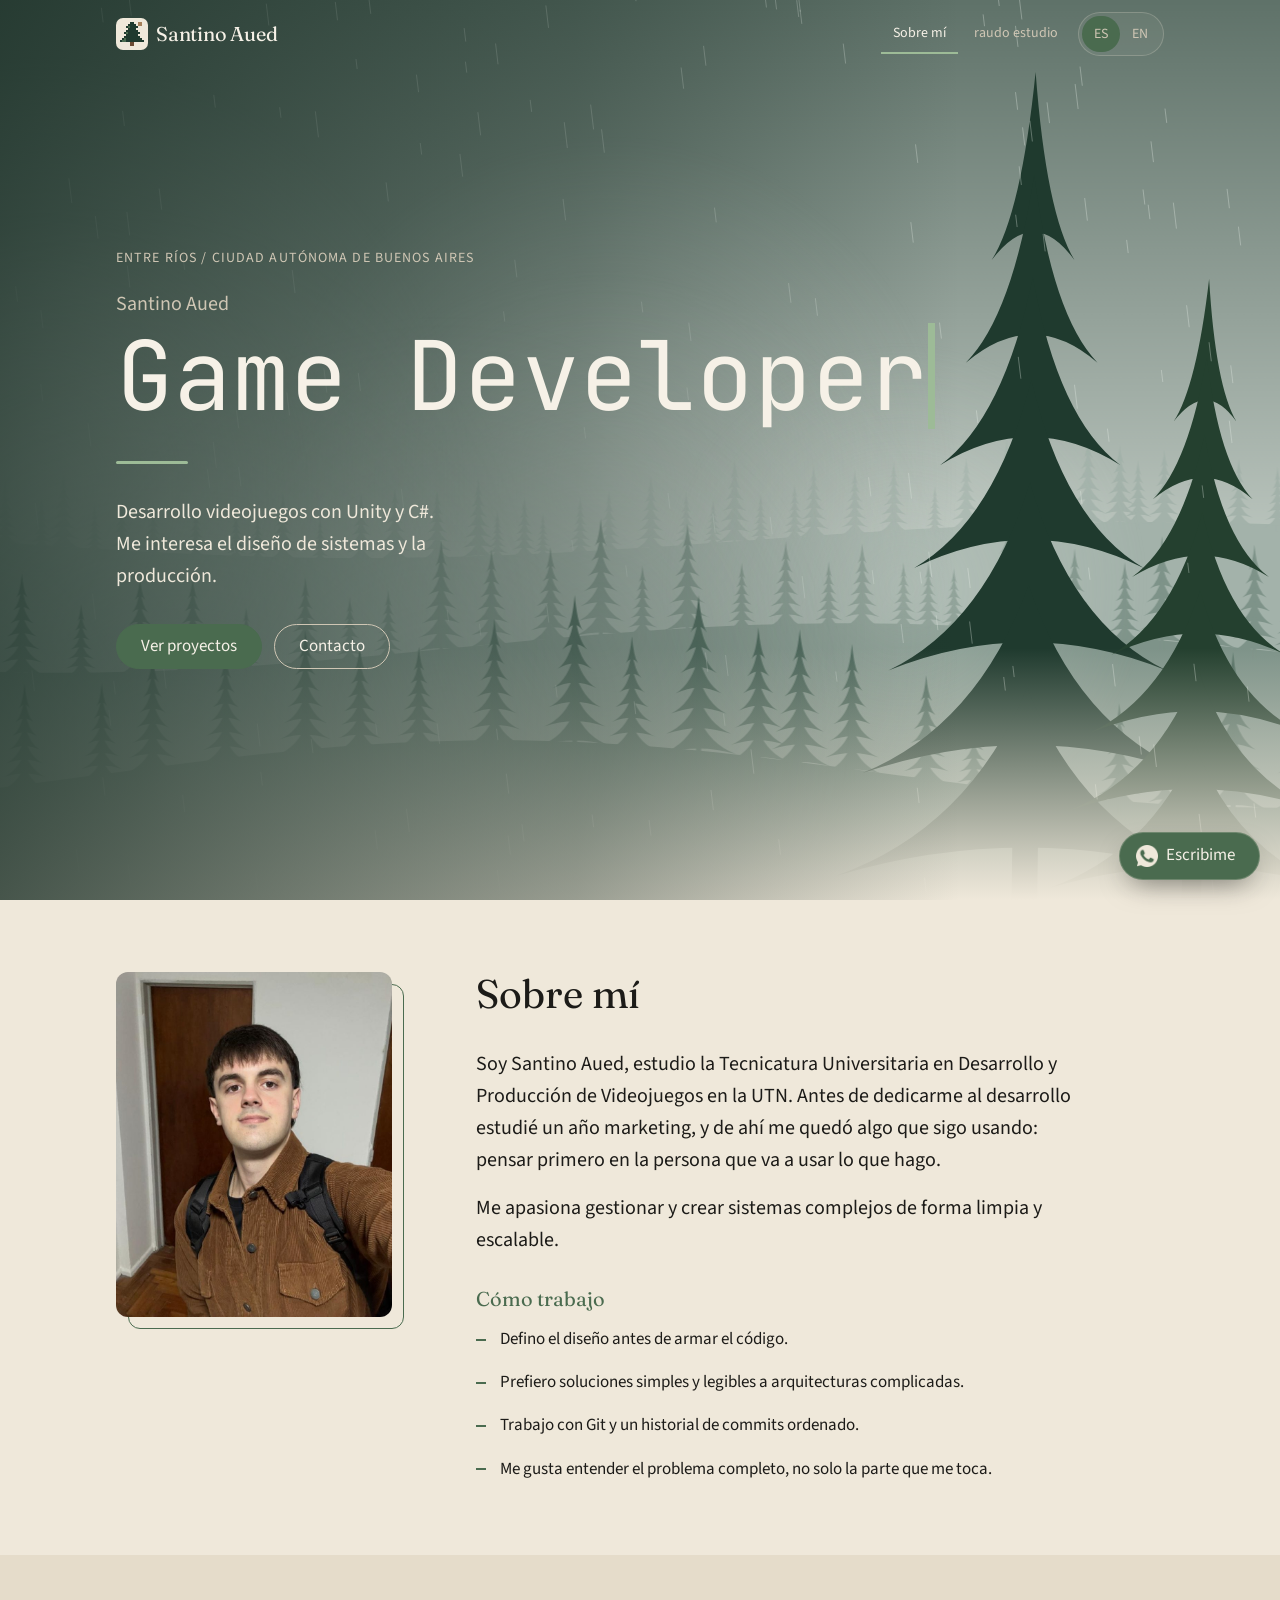
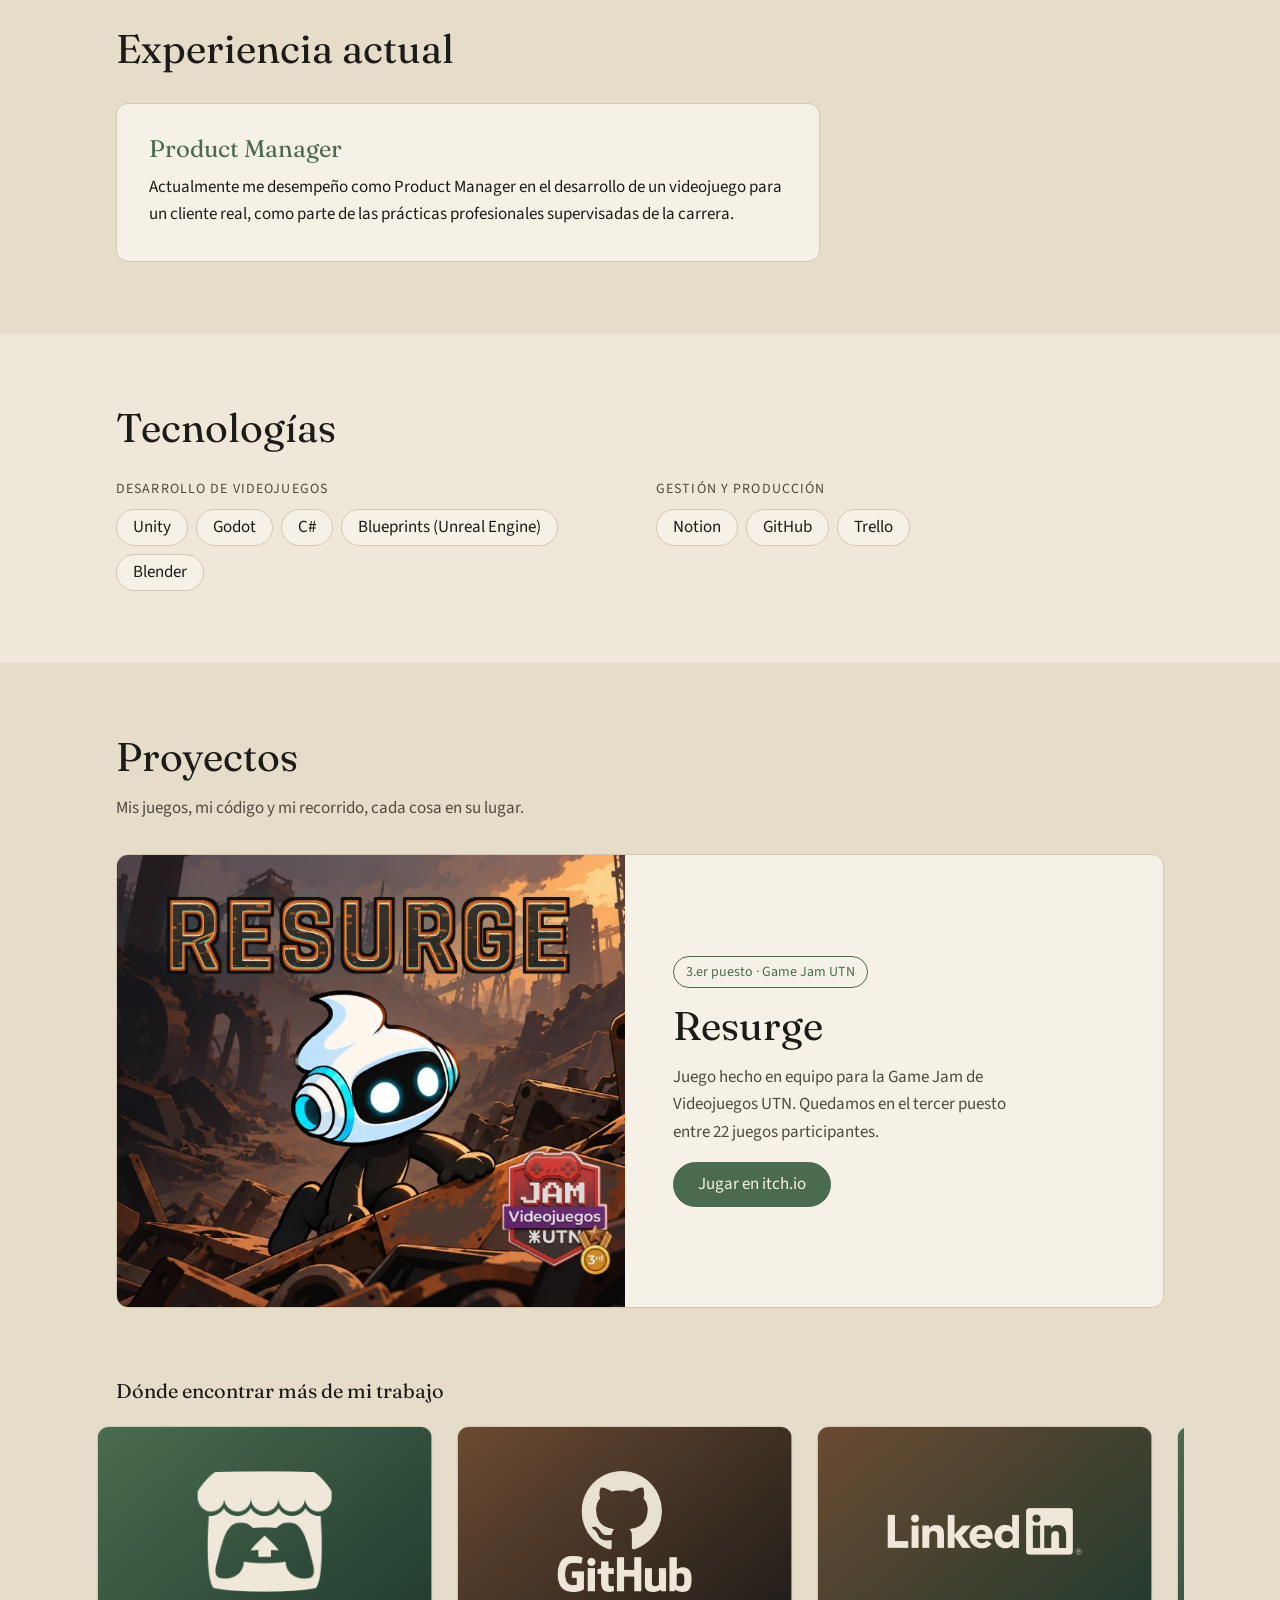
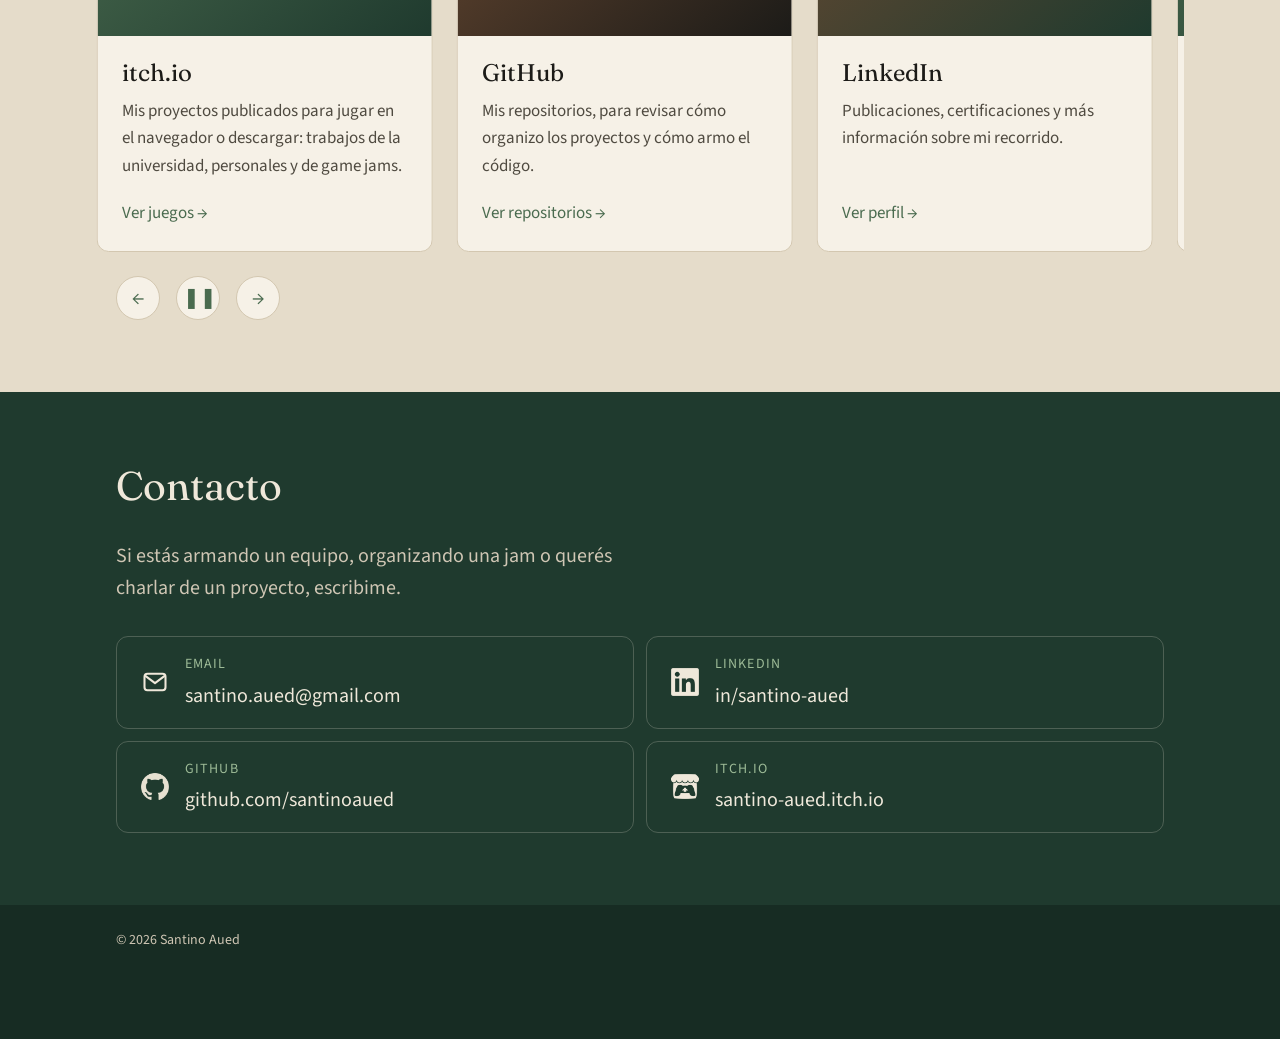
==== commit 352336b5: "feat: header tabs with a raudo estudio page Split the site into 'Sobre mí' and 'raudo estudio' tabs " ====
--- a/index.html
+++ b/index.html
@@ -79,11 +79,11 @@
   <link rel="preconnect" href="https://fonts.googleapis.com">
   <link rel="preconnect" href="https://fonts.gstatic.com" crossorigin>
   <link rel="stylesheet" href="https://fonts.googleapis.com/css2?family=Fraunces:opsz,wght@9..144,300..600&family=Source+Sans+3:wght@400;600&family=JetBrains+Mono:wght@400&display=swap">
-  <link rel="stylesheet" href="css/styles.css?v=2026102801">
-
-  <script src="js/content.js?v=2026102801" defer></script>
-  <script src="js/main.js?v=2026102801" defer></script>
-  <script src="js/scene.js?v=2026102801" defer></script>
+  <link rel="stylesheet" href="css/styles.css?v=2026102902">
+
+  <script src="js/content.js?v=2026102902" defer></script>
+  <script src="js/main.js?v=2026102902" defer></script>
+  <script src="js/scene.js?v=2026102902" defer></script>
 </head>
 <body>
   <!-- Intro: the logo opens from its center to reveal the page. Pure CSS, removes itself. -->
@@ -94,12 +94,16 @@
 
   <header class="site-header">
     <div class="container site-header__inner">
-      <a class="brand" href="#top">
+      <a class="brand" href="./" data-set-view="about">
         <img class="brand__logo" src="assets/img/logo-pine.svg" alt="" width="32" height="32">
         Santino Aued
       </a>
 
       <div class="site-header__controls">
+        <nav class="tabs" data-aria-label="ui.tabsLabel">
+          <a class="tabs__tab" href="./" data-set-view="about" data-text="ui.tabAbout"></a>
+          <a class="tabs__tab" href="?view=raudo" data-set-view="raudo" data-text="ui.tabRaudo"></a>
+        </nav>
         <div class="switch" role="group" data-aria-label="ui.langSwitchLabel">
           <button type="button" class="switch__option" data-set-lang="es" lang="es" aria-pressed="true">ES</button>
           <button type="button" class="switch__option" data-set-lang="en" lang="en" aria-pressed="false">EN</button>
@@ -109,6 +113,7 @@
   </header>
 
   <main id="main">
+    <div data-view="about">
     <section class="hero" id="top" aria-labelledby="hero-title">
       <canvas class="hero__scene" id="hero-scene" aria-hidden="true"></canvas>
 
@@ -174,6 +179,54 @@
         <ul class="contact-list" id="contact-list"></ul>
       </div>
     </section>
+    </div>
+
+    <!-- raudo estudio tab: the web studio, in raudo's own colors (brand rules: lowercase name, mustard only as accent) -->
+    <div class="raudo" data-view="raudo" hidden>
+      <section class="raudo-hero" aria-labelledby="raudo-title">
+        <div class="container raudo-hero__inner">
+          <img class="raudo-hero__logo" src="assets/img/raudo/raudo-estudio-negativo.svg" data-alt="raudo.logoAlt" alt="raudo estudio" width="665" height="308">
+          <h1 class="raudo-hero__title" id="raudo-title" data-text="raudo.title"></h1>
+          <p class="raudo-hero__lead" data-text="raudo.lead"></p>
+          <a class="raudo-button" href="https://www.raudoestudio.com" target="_blank" rel="noopener">
+            <span data-text="raudo.cta"></span>
+            <span class="visually-hidden" data-text="ui.newTab"></span>
+          </a>
+        </div>
+      </section>
+
+      <section class="section" aria-labelledby="raudo-services-title">
+        <div class="container">
+          <h2 class="section__title" id="raudo-services-title" data-text="raudo.servicesTitle"></h2>
+          <ul class="raudo-services" id="raudo-services"></ul>
+        </div>
+      </section>
+
+      <section class="section raudo-band" aria-labelledby="raudo-role-title">
+        <div class="container">
+          <h2 class="section__title" id="raudo-role-title" data-text="raudo.roleTitle"></h2>
+          <p class="raudo-role" data-text="raudo.roleText"></p>
+        </div>
+      </section>
+
+      <section class="section" aria-labelledby="raudo-steps-title">
+        <div class="container">
+          <h2 class="section__title" id="raudo-steps-title" data-text="raudo.stepsTitle"></h2>
+          <ol class="raudo-steps" id="raudo-steps"></ol>
+        </div>
+      </section>
+
+      <section class="raudo-closing" aria-labelledby="raudo-closing-title">
+        <div class="container raudo-closing__inner">
+          <h2 class="raudo-closing__title" id="raudo-closing-title" data-text="raudo.closingTitle"></h2>
+          <p class="raudo-closing__text" data-text="raudo.closingText"></p>
+          <a class="raudo-button" href="https://www.raudoestudio.com" target="_blank" rel="noopener">
+            <span data-text="raudo.cta"></span>
+            <span class="visually-hidden" data-text="ui.newTab"></span>
+          </a>
+        </div>
+      </section>
+    </div>
   </main>
 
   <footer class="site-footer">
--- a/css/styles.css
+++ b/css/styles.css
@@ -1,6 +1,14 @@
 /* ---------- Tokens ---------- */
 
 :root {
+  /* raudo estudio palette ("Brote", from its brand brief), used only in its tab */
+  --color-raudo-green: #12372A;
+  --color-raudo-cream: #FBF6EC;
+  --color-raudo-mustard: #F2B705;
+  --color-raudo-mustard-dark: #DCA603;
+  --color-raudo-sand: #E6DCC8;
+  --color-raudo-gray-green: #4A5D53;
+
   /* Palette */
   --color-forest: #1F3A2E;
   --color-forest-deep: #172C23;
@@ -221,6 +229,7 @@
 .site-header__controls {
   display: flex;
   flex-wrap: wrap;
+  align-items: center;
   gap: var(--space-2);
 }
 
@@ -915,6 +924,215 @@
   height: 1.375rem;
 }
 
+/* ---------- Header tabs ---------- */
+
+.tabs {
+  display: flex;
+  align-items: center;
+  gap: var(--space-1);
+}
+
+.tabs__tab {
+  display: inline-flex;
+  align-items: center;
+  min-height: 2.25rem;
+  padding: var(--space-2) var(--space-3);
+  font-size: var(--text-sm);
+  color: var(--color-muted);
+  text-decoration: none;
+  border-bottom: 2px solid transparent;
+  transition: color var(--duration) var(--ease), border-color var(--duration) var(--ease);
+}
+
+.tabs__tab:hover,
+.tabs__tab[aria-current="page"] {
+  color: var(--color-charcoal);
+}
+
+.tabs__tab[aria-current="page"] {
+  border-bottom-color: var(--accent);
+}
+
+.site-header.is-over-hero .tabs__tab {
+  color: var(--color-linen-muted);
+}
+
+.site-header.is-over-hero .tabs__tab:hover,
+.site-header.is-over-hero .tabs__tab[aria-current="page"] {
+  color: var(--color-linen-light);
+  border-bottom-color: var(--accent-on-dark);
+}
+
+/* ---------- raudo estudio tab ---------- */
+
+.raudo {
+  --accent: var(--color-raudo-green);
+  color: var(--color-raudo-green);
+  background: var(--color-raudo-cream);
+}
+
+.raudo-hero {
+  /* Room for the fixed header */
+  padding-block: 8rem var(--space-8);
+  color: var(--color-raudo-cream);
+  background: var(--color-raudo-green);
+}
+
+.raudo-hero__inner,
+.raudo-closing__inner {
+  display: grid;
+  justify-items: start;
+  gap: var(--space-5);
+}
+
+.raudo-hero__logo {
+  width: clamp(10rem, 32vw, 15rem);
+  height: auto;
+  margin-bottom: var(--space-4);
+}
+
+.raudo-hero__title {
+  max-width: 18ch;
+  font-size: clamp(2.25rem, 1.6rem + 3vw, 3.5rem);
+}
+
+.raudo-hero__lead {
+  max-width: 52ch;
+  font-size: var(--text-lg);
+  color: var(--color-raudo-sand);
+}
+
+/* The one loud element of the tab: mustard is the brand's accent for buttons */
+.raudo-button {
+  display: inline-flex;
+  align-items: center;
+  min-height: 3.5rem;
+  margin-top: var(--space-2);
+  padding: var(--space-3) var(--space-7);
+  font-size: var(--text-lg);
+  font-weight: 600;
+  color: var(--color-raudo-green);
+  text-decoration: none;
+  background: var(--color-raudo-mustard);
+  border-radius: var(--radius-pill);
+  transition: background-color var(--duration) var(--ease), transform var(--duration) var(--ease);
+}
+
+.raudo-button:hover {
+  background: var(--color-raudo-mustard-dark);
+  transform: translateY(-2px);
+}
+
+.raudo-hero .raudo-button:focus-visible,
+.raudo-closing .raudo-button:focus-visible {
+  outline-color: var(--color-raudo-cream);
+}
+
+.raudo-services {
+  display: grid;
+  gap: var(--space-5);
+  margin: 0;
+  padding: 0;
+  list-style: none;
+}
+
+.raudo-service {
+  display: grid;
+  align-content: start;
+  gap: var(--space-3);
+  padding: var(--space-6);
+  background: var(--color-linen-light);
+  border: 1px solid var(--color-raudo-sand);
+  border-radius: 16px;
+}
+
+.raudo-service__title {
+  font-size: var(--text-card-title);
+}
+
+.raudo-service__text,
+.raudo-step p {
+  color: var(--color-raudo-gray-green);
+}
+
+.raudo .tag {
+  background: var(--color-raudo-cream);
+  border-color: var(--color-raudo-sand);
+}
+
+/* Mustard marker behind the key phrase, as in the brand brief */
+.raudo-service__time {
+  justify-self: start;
+  margin-top: var(--space-2);
+  padding-inline: var(--space-1);
+  background: linear-gradient(transparent 55%, var(--color-raudo-mustard) 55%);
+}
+
+.raudo-band {
+  color: var(--color-raudo-cream);
+  background: var(--color-raudo-green);
+}
+
+.raudo-role {
+  max-width: 60ch;
+  font-size: var(--text-lg);
+  color: var(--color-raudo-sand);
+}
+
+.raudo-steps {
+  display: grid;
+  gap: var(--space-6);
+  margin: 0;
+  padding: 0;
+  list-style: none;
+  counter-reset: step;
+}
+
+.raudo-step {
+  display: grid;
+  gap: var(--space-2);
+  padding-top: var(--space-5);
+  border-top: 2px solid var(--color-raudo-sand);
+  counter-increment: step;
+}
+
+/* Numbered because it really is a sequence */
+.raudo-step::before {
+  content: counter(step);
+  font-family: var(--font-display);
+  font-size: var(--text-xl);
+  line-height: 1;
+}
+
+.raudo-step__title {
+  font-size: var(--text-lg);
+}
+
+.raudo-closing {
+  padding-block: var(--space-8);
+  color: var(--color-raudo-cream);
+  background: var(--color-raudo-green);
+}
+
+.raudo-closing__title {
+  font-size: var(--text-xl);
+}
+
+.raudo-closing__text {
+  max-width: 50ch;
+  color: var(--color-raudo-sand);
+}
+
+@media (min-width: 48rem) {
+  .raudo-services {
+    grid-template-columns: repeat(2, 1fr);
+  }
+
+  .raudo-steps {
+    grid-template-columns: repeat(3, 1fr);
+  }
+}
+
 /* ---------- Intro ---------- */
 
 /* Registered so the mask radius can animate; without support the overlay just disappears at the end */
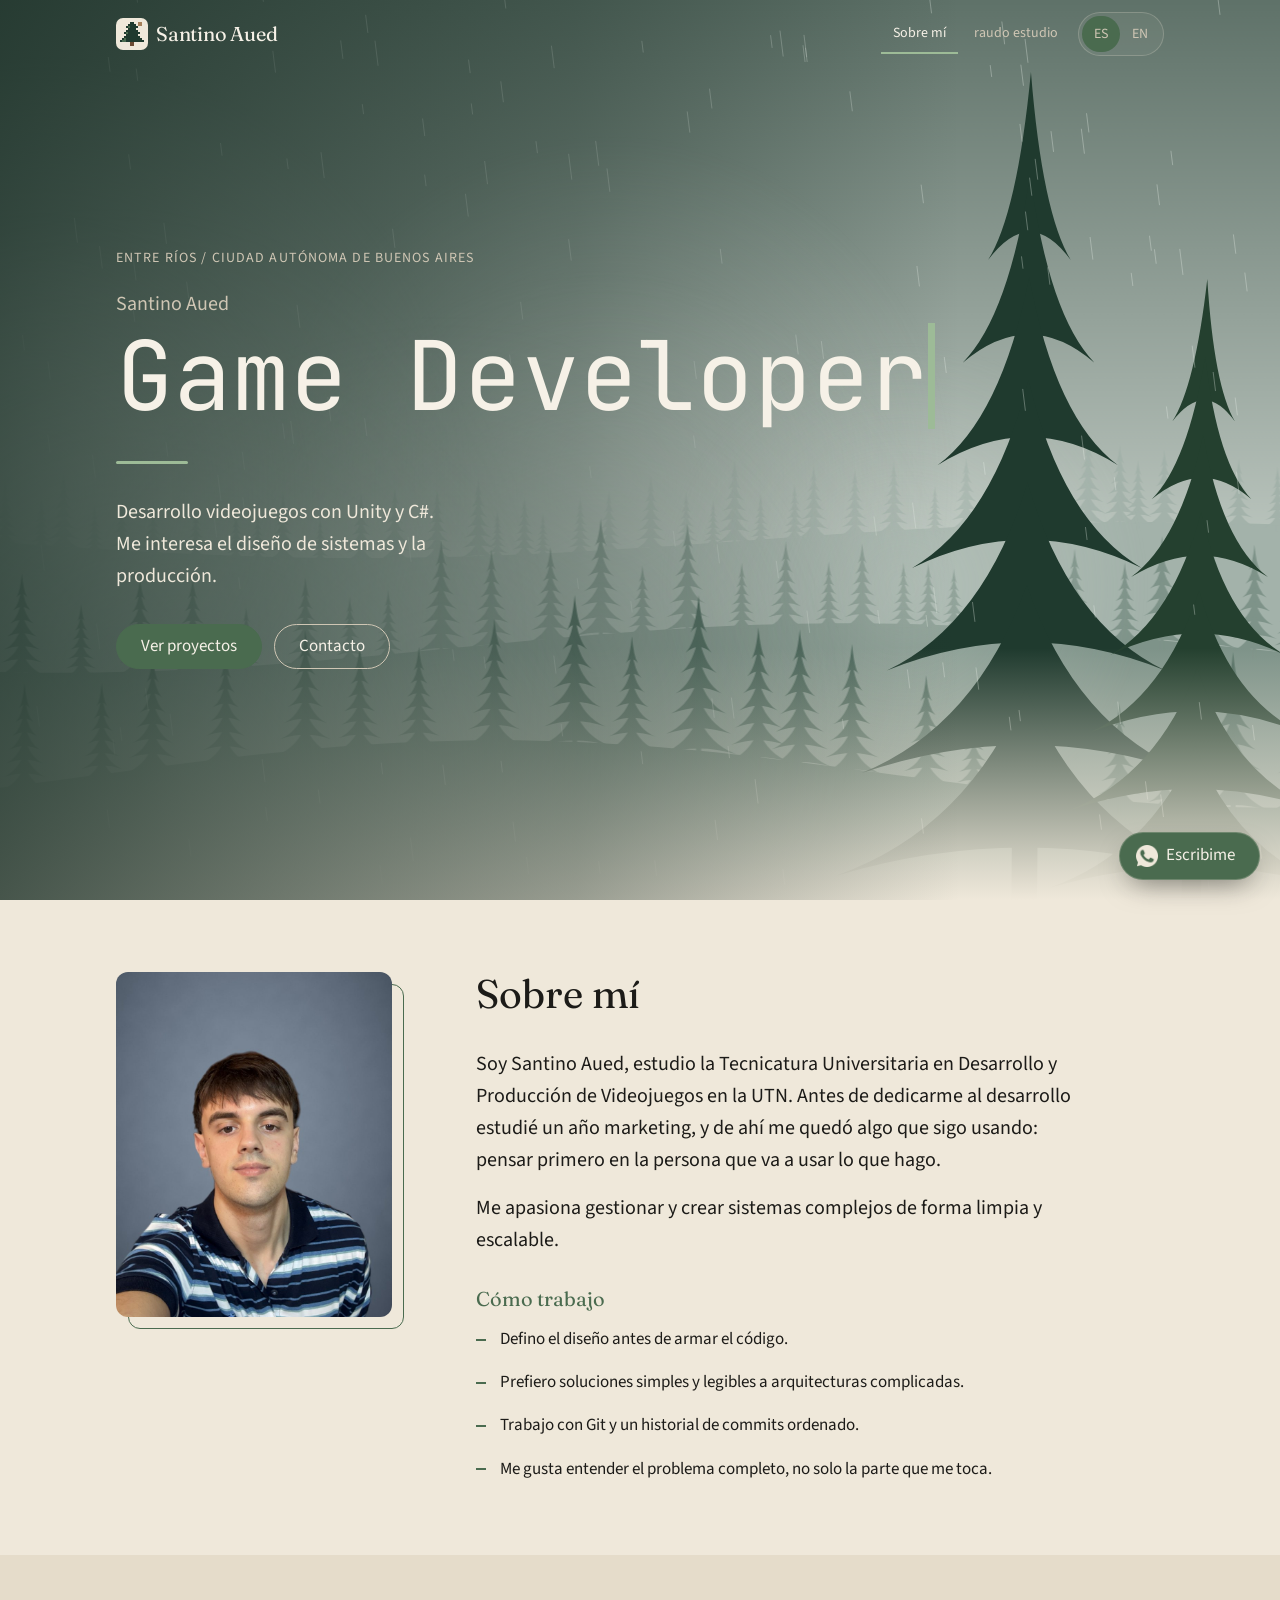
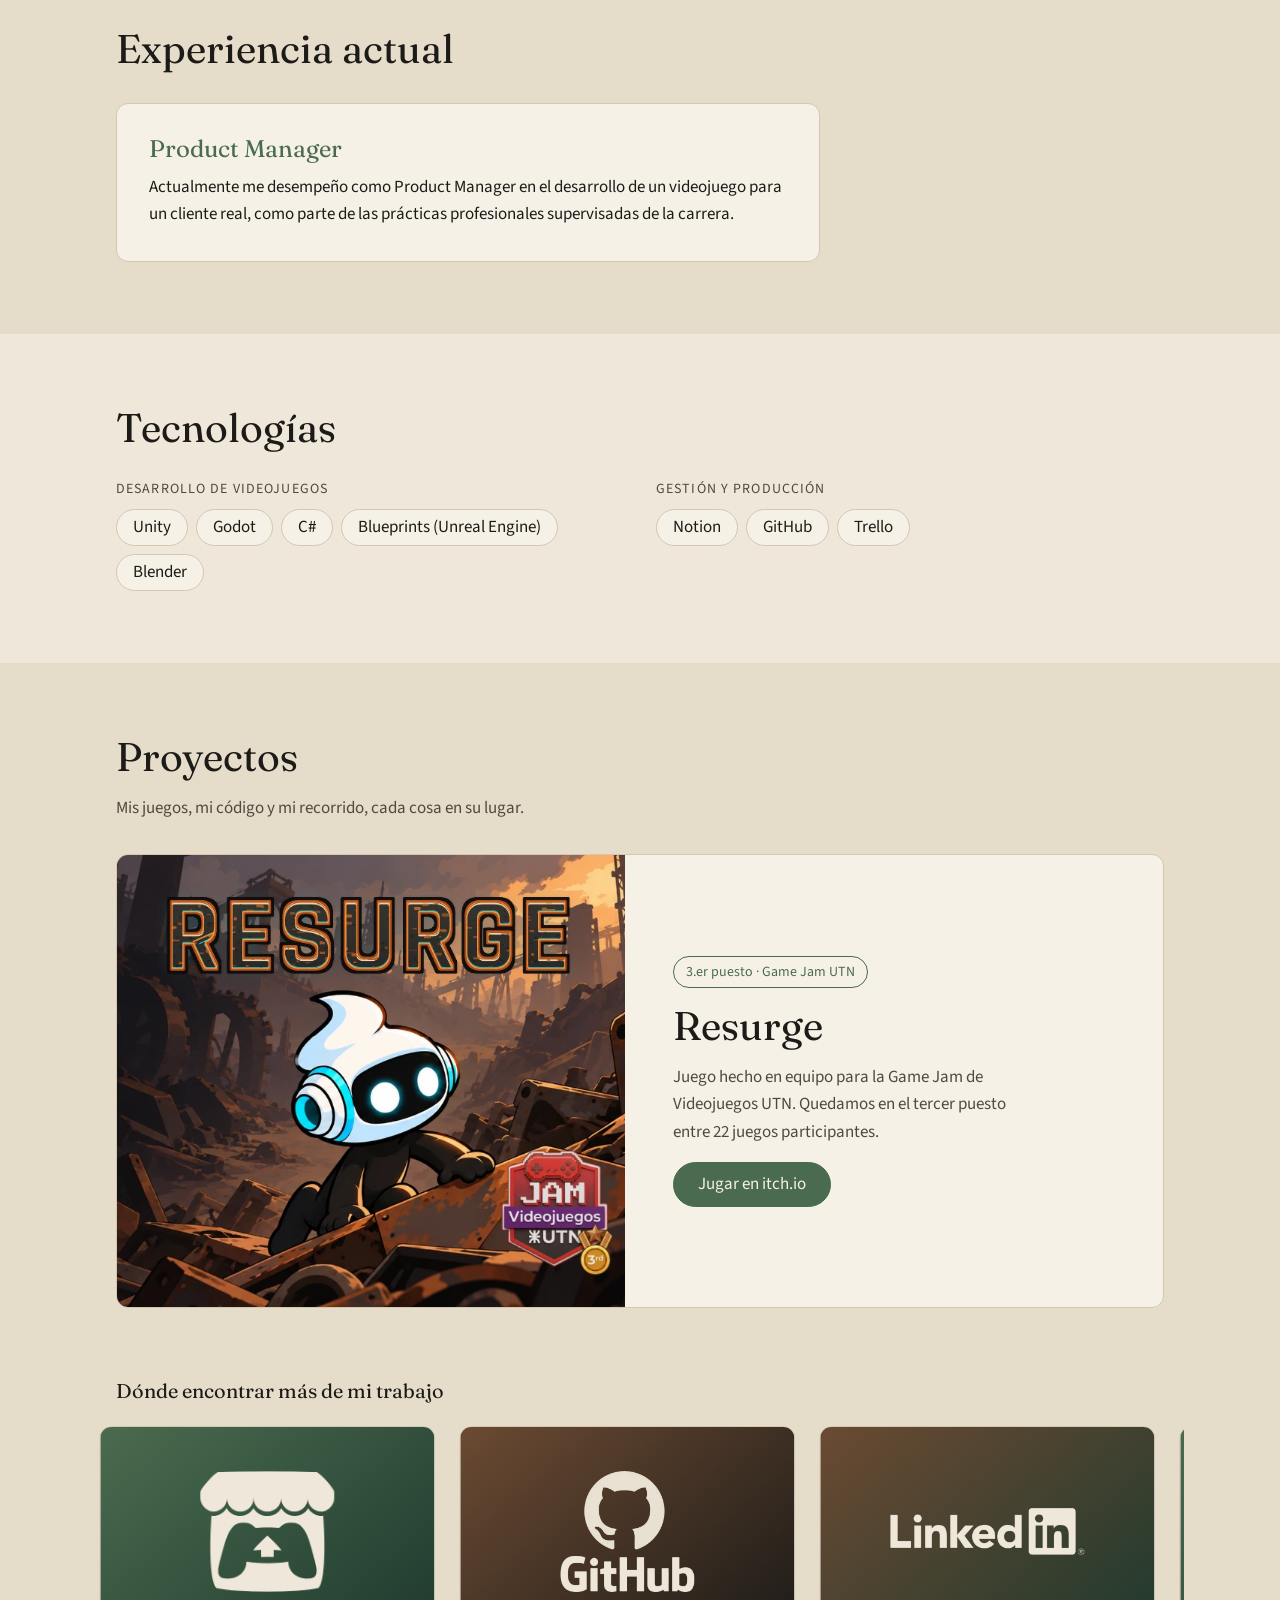
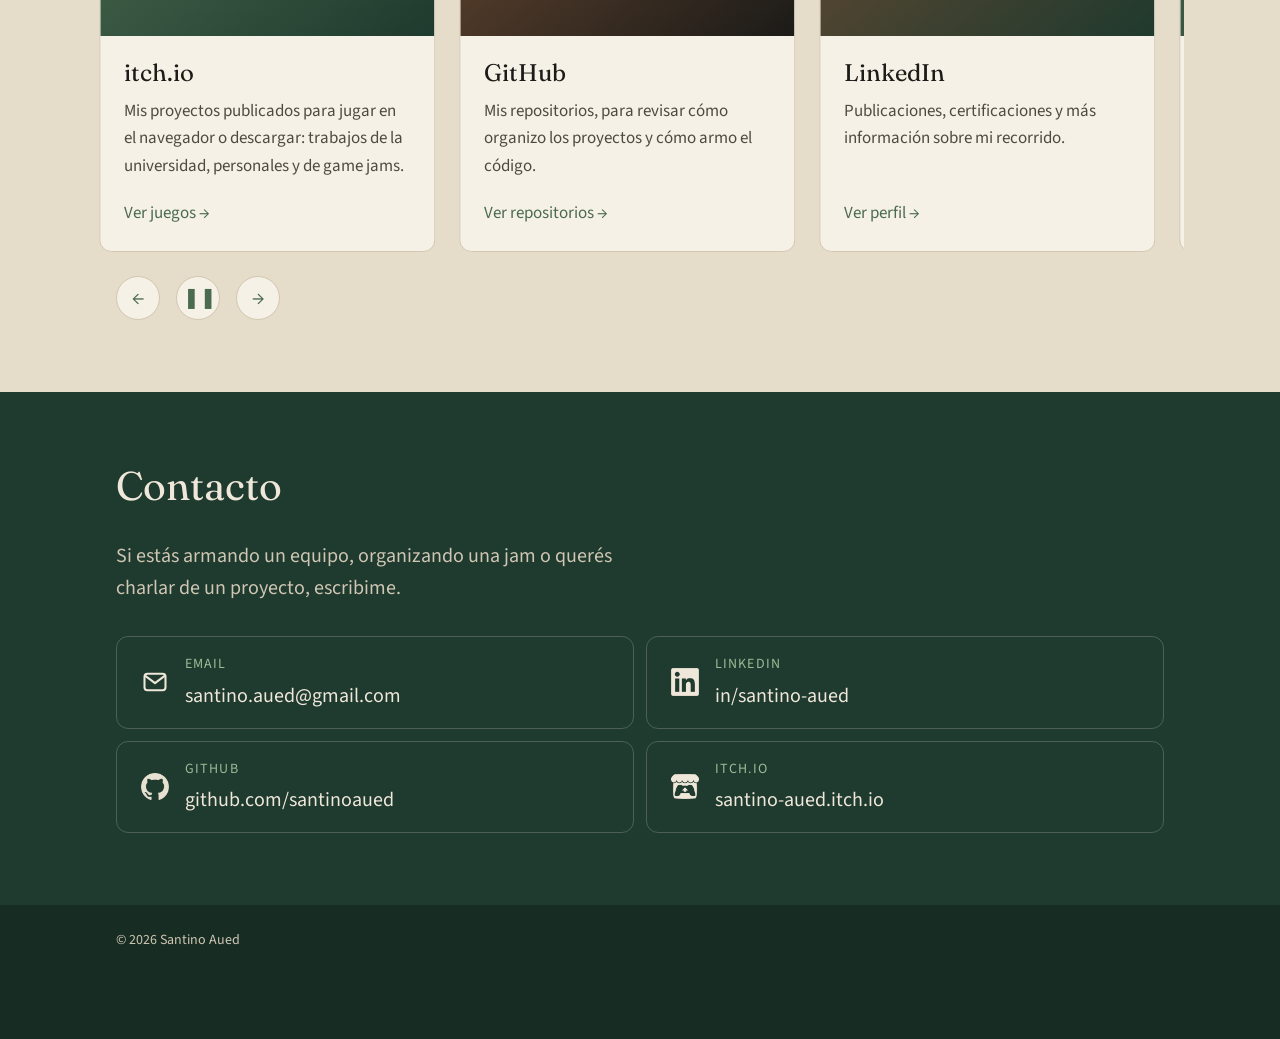
==== commit d4b0538c: "feat: new profile photo Co-Authored-By: Claude Opus 5.5 <noreply@anthropic.com>" ====
--- a/index.html
+++ b/index.html
@@ -79,11 +79,11 @@
   <link rel="preconnect" href="https://fonts.googleapis.com">
   <link rel="preconnect" href="https://fonts.gstatic.com" crossorigin>
   <link rel="stylesheet" href="https://fonts.googleapis.com/css2?family=Fraunces:opsz,wght@9..144,300..600&family=Source+Sans+3:wght@400;600&family=JetBrains+Mono:wght@400&display=swap">
-  <link rel="stylesheet" href="css/styles.css?v=2026102902">
-
-  <script src="js/content.js?v=2026102902" defer></script>
-  <script src="js/main.js?v=2026102902" defer></script>
-  <script src="js/scene.js?v=2026102902" defer></script>
+  <link rel="stylesheet" href="css/styles.css?v=2026111901">
+
+  <script src="js/content.js?v=2026111901" defer></script>
+  <script src="js/main.js?v=2026111901" defer></script>
+  <script src="js/scene.js?v=2026111901" defer></script>
 </head>
 <body>
   <!-- Intro: the logo opens from its center to reveal the page. Pure CSS, removes itself. -->
@@ -133,7 +133,7 @@
     <section class="section" id="about" aria-labelledby="about-title">
       <div class="container about">
         <figure class="about__photo">
-          <img src="assets/img/santino-aued.jpg" data-alt="common.photoAlt" alt="Santino Aued" width="800" height="1000" loading="lazy">
+          <img src="assets/img/santino-aued.jpg?v=2026111901" data-alt="common.photoAlt" alt="Santino Aued" width="800" height="1000" loading="lazy">
         </figure>
         <div class="about__intro">
           <h2 class="section__title" id="about-title" data-text="common.aboutTitle"></h2>
